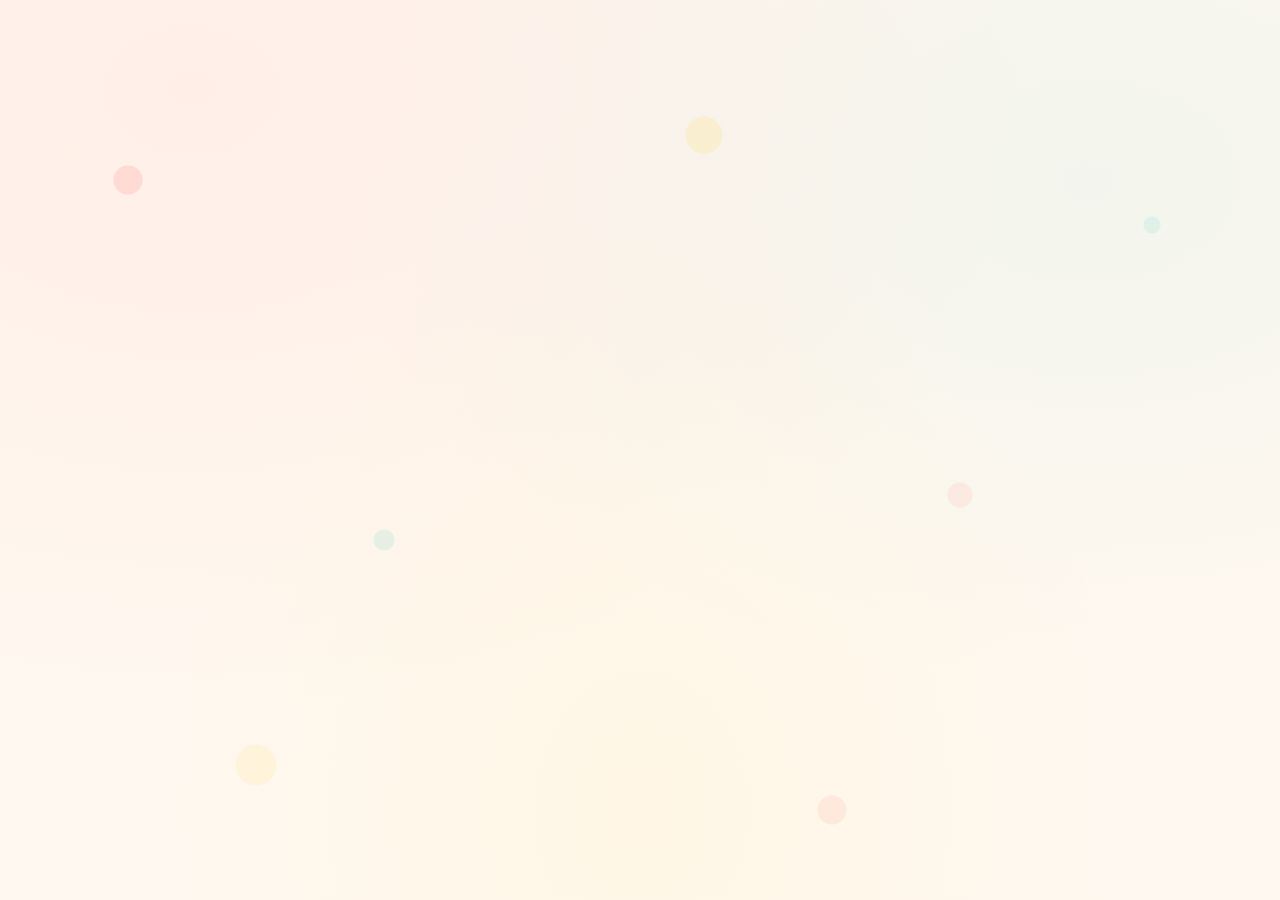
==== index.html @ c5d8a2f1 "feat: cloud admin (cloudbase storage) + shop + modals + themes" ====
<!doctype html>
<html lang="zh-CN" data-theme="native">
  <head>
    <meta charset="UTF-8" />
    <link rel="icon" href="data:image/svg+xml,<svg xmlns='http://www.w3.org/2000/svg' viewBox='0 0 64 64'><text y='54' font-size='54'>🦷</text></svg>" />
    <link rel="manifest" href="/manifest.json" />
    <link rel="apple-touch-icon" href="/icons/icon-192.png" />
    <meta name="apple-mobile-web-app-capable" content="yes" />
    <meta name="apple-mobile-web-app-status-bar-style" content="default" />
    <meta name="apple-mobile-web-app-title" content="益起爱牙牙" />
    <meta name="viewport" content="width=device-width, initial-scale=1.0, viewport-fit=cover" />

    <!-- SEO -->
    <title>益起爱牙牙 · 社区义卖</title>
    <meta name="description" content="益起爱牙牙 · 社区公益义卖 — 每一份购买，都是一次爱心传递。电动牙刷、牙膏、口腔护理好物义卖，善款将用于口腔健康公益。" />
    <meta name="keywords" content="益起爱牙牙,社区义卖,公益义卖,口腔护理,义卖,爱心" />
    <meta name="theme-color" content="#FFF8F0" />

    <!-- 分享卡片（微信 / QQ / 浏览器） -->
    <meta property="og:type" content="website" />
    <meta property="og:site_name" content="益起爱牙牙" />
    <meta property="og:title" content="益起爱牙牙 · 社区义卖 🦷" />
    <meta property="og:description" content="每一份购买，都是一次爱心传递。义卖善款将用于口腔健康公益，来看看有什么好物吧！" />
    <meta property="og:image" content="https://yqay.online/images/image1.jpg" />
    <meta property="og:url" content="https://yqay.online/" />
    <meta property="og:locale" content="zh_CN" />
    <meta name="twitter:card" content="summary_large_image" />
    <meta name="twitter:title" content="益起爱牙牙 · 社区义卖 🦷" />
    <meta name="twitter:description" content="每一份购买，都是一次爱心传递。义卖善款将用于口腔健康公益。" />
    <meta name="twitter:image" content="https://yqay.online/images/image1.jpg" />
    <script type="module" crossorigin src="/assets/index-ib9tp-H9.js"></script>
    <link rel="stylesheet" crossorigin href="/assets/index-BwHPUZbC.css">
  </head>
  <body>
    <div id="root"></div>
  </body>
</html>
---- assets/index-BwHPUZbC.css ----
*,:before,:after{--tw-border-spacing-x: 0;--tw-border-spacing-y: 0;--tw-translate-x: 0;--tw-translate-y: 0;--tw-rotate: 0;--tw-skew-x: 0;--tw-skew-y: 0;--tw-scale-x: 1;--tw-scale-y: 1;--tw-pan-x: ;--tw-pan-y: ;--tw-pinch-zoom: ;--tw-scroll-snap-strictness: proximity;--tw-gradient-from-position: ;--tw-gradient-via-position: ;--tw-gradient-to-position: ;--tw-ordinal: ;--tw-slashed-zero: ;--tw-numeric-figure: ;--tw-numeric-spacing: ;--tw-numeric-fraction: ;--tw-ring-inset: ;--tw-ring-offset-width: 0px;--tw-ring-offset-color: #fff;--tw-ring-color: rgb(59 130 246 / .5);--tw-ring-offset-shadow: 0 0 #0000;--tw-ring-shadow: 0 0 #0000;--tw-shadow: 0 0 #0000;--tw-shadow-colored: 0 0 #0000;--tw-blur: ;--tw-brightness: ;--tw-contrast: ;--tw-grayscale: ;--tw-hue-rotate: ;--tw-invert: ;--tw-saturate: ;--tw-sepia: ;--tw-drop-shadow: ;--tw-backdrop-blur: ;--tw-backdrop-brightness: ;--tw-backdrop-contrast: ;--tw-backdrop-grayscale: ;--tw-backdrop-hue-rotate: ;--tw-backdrop-invert: ;--tw-backdrop-opacity: ;--tw-backdrop-saturate: ;--tw-backdrop-sepia: ;--tw-contain-size: ;--tw-contain-layout: ;--tw-contain-paint: ;--tw-contain-style: }::backdrop{--tw-border-spacing-x: 0;--tw-border-spacing-y: 0;--tw-translate-x: 0;--tw-translate-y: 0;--tw-rotate: 0;--tw-skew-x: 0;--tw-skew-y: 0;--tw-scale-x: 1;--tw-scale-y: 1;--tw-pan-x: ;--tw-pan-y: ;--tw-pinch-zoom: ;--tw-scroll-snap-strictness: proximity;--tw-gradient-from-position: ;--tw-gradient-via-position: ;--tw-gradient-to-position: ;--tw-ordinal: ;--tw-slashed-zero: ;--tw-numeric-figure: ;--tw-numeric-spacing: ;--tw-numeric-fraction: ;--tw-ring-inset: ;--tw-ring-offset-width: 0px;--tw-ring-offset-color: #fff;--tw-ring-color: rgb(59 130 246 / .5);--tw-ring-offset-shadow: 0 0 #0000;--tw-ring-shadow: 0 0 #0000;--tw-shadow: 0 0 #0000;--tw-shadow-colored: 0 0 #0000;--tw-blur: ;--tw-brightness: ;--tw-contrast: ;--tw-grayscale: ;--tw-hue-rotate: ;--tw-invert: ;--tw-saturate: ;--tw-sepia: ;--tw-drop-shadow: ;--tw-backdrop-blur: ;--tw-backdrop-brightness: ;--tw-backdrop-contrast: ;--tw-backdrop-grayscale: ;--tw-backdrop-hue-rotate: ;--tw-backdrop-invert: ;--tw-backdrop-opacity: ;--tw-backdrop-saturate: ;--tw-backdrop-sepia: ;--tw-contain-size: ;--tw-contain-layout: ;--tw-contain-paint: ;--tw-contain-style: }*,:before,:after{box-sizing:border-box;border-width:0;border-style:solid;border-color:#e5e7eb}:before,:after{--tw-content: ""}html,:host{line-height:1.5;-webkit-text-size-adjust:100%;-moz-tab-size:4;-o-tab-size:4;tab-size:4;font-family:ui-sans-serif,system-ui,sans-serif,"Apple Color Emoji","Segoe UI Emoji",Segoe UI Symbol,"Noto Color Emoji";font-feature-settings:normal;font-variation-settings:normal;-webkit-tap-highlight-color:transparent}body{margin:0;line-height:inherit}hr{height:0;color:inherit;border-top-width:1px}abbr:where([title]){-webkit-text-decoration:underline dotted;text-decoration:underline dotted}h1,h2,h3,h4,h5,h6{font-size:inherit;font-weight:inherit}a{color:inherit;text-decoration:inherit}b,strong{font-weight:bolder}code,kbd,samp,pre{font-family:ui-monospace,SFMono-Regular,Menlo,Monaco,Consolas,Liberation Mono,Courier New,monospace;font-feature-settings:normal;font-variation-settings:normal;font-size:1em}small{font-size:80%}sub,sup{font-size:75%;line-height:0;position:relative;vertical-align:baseline}sub{bottom:-.25em}sup{top:-.5em}table{text-indent:0;border-color:inherit;border-collapse:collapse}button,input,optgroup,select,textarea{font-family:inherit;font-feature-settings:inherit;font-variation-settings:inherit;font-size:100%;font-weight:inherit;line-height:inherit;letter-spacing:inherit;color:inherit;margin:0;padding:0}button,select{text-transform:none}button,input:where([type=button]),input:where([type=reset]),input:where([type=submit]){-webkit-appearance:button;background-color:transparent;background-image:none}:-moz-focusring{outline:auto}:-moz-ui-invalid{box-shadow:none}progress{vertical-align:baseline}::-webkit-inner-spin-button,::-webkit-outer-spin-button{height:auto}[type=search]{-webkit-appearance:textfield;outline-offset:-2px}::-webkit-search-decoration{-webkit-appearance:none}::-webkit-file-upload-button{-webkit-appearance:button;font:inherit}summary{display:list-item}blockquote,dl,dd,h1,h2,h3,h4,h5,h6,hr,figure,p,pre{margin:0}fieldset{margin:0;padding:0}legend{padding:0}ol,ul,menu{list-style:none;margin:0;padding:0}dialog{padding:0}textarea{resize:vertical}input::-moz-placeholder,textarea::-moz-placeholder{opacity:1;color:#9ca3af}input::placeholder,textarea::placeholder{opacity:1;color:#9ca3af}button,[role=button]{cursor:pointer}:disabled{cursor:default}img,svg,video,canvas,audio,iframe,embed,object{display:block;vertical-align:middle}img,video{max-width:100%;height:auto}[hidden]:where(:not([hidden=until-found])){display:none}html{scroll-behavior:smooth;-webkit-tap-highlight-color:transparent}body{-webkit-font-smoothing:antialiased;-moz-osx-font-smoothing:grayscale;background-color:rgb(var(--bg));background-image:var(--body-bg-image);background-attachment:fixed;color:rgb(var(--ink));font-family:var(--font-body),sans-serif;transition:background-color .5s ease,color .5s ease;overflow-x:hidden}.btn-accent,.btn-coral{padding:.75rem 1.5rem;font-family:var(--font-display),cursive,sans-serif;font-weight:700;--tw-text-opacity: 1;color:rgb(var(--on-accent) / var(--tw-text-opacity, 1));transition-property:all;transition-timing-function:cubic-bezier(.4,0,.2,1);transition-duration:.2s}.btn-accent:active,.btn-coral:active{--tw-scale-x: .95;--tw-scale-y: .95;transform:translate(var(--tw-translate-x),var(--tw-translate-y)) rotate(var(--tw-rotate)) skew(var(--tw-skew-x)) skewY(var(--tw-skew-y)) scaleX(var(--tw-scale-x)) scaleY(var(--tw-scale-y))}.btn-accent:disabled,.btn-coral:disabled{cursor:not-allowed;opacity:.5}.btn-accent:active:disabled,.btn-coral:active:disabled{--tw-scale-x: 1;--tw-scale-y: 1;transform:translate(var(--tw-translate-x),var(--tw-translate-y)) rotate(var(--tw-rotate)) skew(var(--tw-skew-x)) skewY(var(--tw-skew-y)) scaleX(var(--tw-scale-x)) scaleY(var(--tw-scale-y))}.btn-accent,.btn-coral{border-radius:var(--btn-radius);background-image:var(--btn-grad);box-shadow:var(--btn-glow);letter-spacing:.04em;position:relative;overflow:hidden}.btn-accent:after,.btn-coral:after{content:"";position:absolute;top:0;right:0;bottom:0;left:0;background:linear-gradient(105deg,transparent 40%,rgba(255,255,255,.3) 50%,transparent 60%);transform:translate(-130%);transition:transform .7s cubic-bezier(.16,1,.3,1);pointer-events:none}.btn-accent:hover:after,.btn-coral:hover:after{transform:translate(130%)}.btn-accent:hover,.btn-coral:hover{transform:translateY(-2px) scale(1.03);filter:brightness(1.1) saturate(1.15);box-shadow:var(--btn-glow),var(--shadow-soft-lg)}.btn-outline{padding:.75rem 1.5rem;font-family:var(--font-display),cursive,sans-serif;font-weight:700;transition-property:all;transition-timing-function:cubic-bezier(.4,0,.2,1);transition-duration:.2s}.btn-outline:active{--tw-scale-x: .95;--tw-scale-y: .95;transform:translate(var(--tw-translate-x),var(--tw-translate-y)) rotate(var(--tw-rotate)) skew(var(--tw-skew-x)) skewY(var(--tw-skew-y)) scaleX(var(--tw-scale-x)) scaleY(var(--tw-scale-y))}.btn-outline{border-radius:var(--btn-radius);border:2px solid rgb(var(--accent));color:rgb(var(--accent))}.btn-outline:hover{background:rgb(var(--accent));color:rgb(var(--on-accent));box-shadow:var(--btn-glow);transform:translateY(-2px)}.card{background:rgb(var(--surface));border-radius:var(--card-radius);border:var(--card-border-w) solid var(--card-border-c);box-shadow:var(--shadow-soft);transition:transform .35s cubic-bezier(.16,1,.3,1),box-shadow .35s,border-color .35s;position:relative}.card:hover{box-shadow:var(--shadow-soft-lg);transform:translateY(-5px)}.input-field{width:100%;padding:.75rem 1rem;--tw-text-opacity: 1;color:rgb(var(--ink) / var(--tw-text-opacity, 1));outline:2px solid transparent;outline-offset:2px;transition-property:all;transition-timing-function:cubic-bezier(.4,0,.2,1);transition-duration:.2s}.input-field::-moz-placeholder{color:rgb(var(--ink) / .4)}.input-field::placeholder{color:rgb(var(--ink) / .4)}.input-field{border-radius:var(--card-radius);border:2px solid rgb(var(--line));background:rgb(var(--surface-2));font-family:var(--font-body),sans-serif}.input-field:focus{border-color:rgb(var(--accent));box-shadow:0 0 0 4px rgb(var(--accent) / .14)}.fixed{position:fixed}.absolute{position:absolute}.relative{position:relative}.sticky{position:sticky}.inset-0{top:0;right:0;bottom:0;left:0}.inset-x-0{left:0;right:0}.-right-1\.5{right:-.375rem}.-top-1\.5{top:-.375rem}.bottom-0{bottom:0}.bottom-6{bottom:1.5rem}.left-1\/2{left:50%}.right-0{right:0}.top-0{top:0}.top-full{top:100%}.z-10{z-index:10}.z-40{z-index:40}.z-\[60\]{z-index:60}.mx-auto{margin-left:auto;margin-right:auto}.-mt-0\.5{margin-top:-.125rem}.mb-1{margin-bottom:.25rem}.mb-1\.5{margin-bottom:.375rem}.mb-2{margin-bottom:.5rem}.mb-3{margin-bottom:.75rem}.mb-5{margin-bottom:1.25rem}.ml-1{margin-left:.25rem}.ml-1\.5{margin-left:.375rem}.mt-0\.5{margin-top:.125rem}.mt-1{margin-top:.25rem}.mt-2{margin-top:.5rem}.mt-24{margin-top:6rem}.mt-3{margin-top:.75rem}.mt-6{margin-top:1.5rem}.block{display:block}.flex{display:flex}.table{display:table}.grid{display:grid}.hidden{display:none}.h-1{height:.25rem}.h-1\.5{height:.375rem}.h-10{height:2.5rem}.h-11{height:2.75rem}.h-16{height:4rem}.h-24{height:6rem}.h-44{height:11rem}.h-7{height:1.75rem}.h-8{height:2rem}.h-\[18px\]{height:18px}.max-h-\[70vh\]{max-height:70vh}.max-h-\[92vh\]{max-height:92vh}.min-h-screen{min-height:100vh}.w-1\.5{width:.375rem}.w-10{width:2.5rem}.w-11{width:2.75rem}.w-16{width:4rem}.w-24{width:6rem}.w-44{width:11rem}.w-64{width:16rem}.w-7{width:1.75rem}.w-8{width:2rem}.w-full{width:100%}.min-w-0{min-width:0px}.min-w-\[18px\]{min-width:18px}.max-w-6xl{max-width:72rem}.max-w-md{max-width:28rem}.max-w-sm{max-width:24rem}.flex-1{flex:1 1 0%}.flex-shrink-0{flex-shrink:0}.-translate-x-1\/2{--tw-translate-x: -50%;transform:translate(var(--tw-translate-x),var(--tw-translate-y)) rotate(var(--tw-rotate)) skew(var(--tw-skew-x)) skewY(var(--tw-skew-y)) scaleX(var(--tw-scale-x)) scaleY(var(--tw-scale-y))}.rotate-45{--tw-rotate: 45deg;transform:translate(var(--tw-translate-x),var(--tw-translate-y)) rotate(var(--tw-rotate)) skew(var(--tw-skew-x)) skewY(var(--tw-skew-y)) scaleX(var(--tw-scale-x)) scaleY(var(--tw-scale-y))}.scale-0{--tw-scale-x: 0;--tw-scale-y: 0;transform:translate(var(--tw-translate-x),var(--tw-translate-y)) rotate(var(--tw-rotate)) skew(var(--tw-skew-x)) skewY(var(--tw-skew-y)) scaleX(var(--tw-scale-x)) scaleY(var(--tw-scale-y))}.scale-125{--tw-scale-x: 1.25;--tw-scale-y: 1.25;transform:translate(var(--tw-translate-x),var(--tw-translate-y)) rotate(var(--tw-rotate)) skew(var(--tw-skew-x)) skewY(var(--tw-skew-y)) scaleX(var(--tw-scale-x)) scaleY(var(--tw-scale-y))}.select-all{-webkit-user-select:all;-moz-user-select:all;user-select:all}.resize-none{resize:none}.grid-cols-1{grid-template-columns:repeat(1,minmax(0,1fr))}.grid-cols-2{grid-template-columns:repeat(2,minmax(0,1fr))}.flex-col{flex-direction:column}.items-start{align-items:flex-start}.items-end{align-items:flex-end}.items-center{align-items:center}.justify-end{justify-content:flex-end}.justify-center{justify-content:center}.justify-between{justify-content:space-between}.gap-1{gap:.25rem}.gap-1\.5{gap:.375rem}.gap-2{gap:.5rem}.gap-2\.5{gap:.625rem}.gap-3{gap:.75rem}.gap-4{gap:1rem}.space-y-1>:not([hidden])~:not([hidden]){--tw-space-y-reverse: 0;margin-top:calc(.25rem * calc(1 - var(--tw-space-y-reverse)));margin-bottom:calc(.25rem * var(--tw-space-y-reverse))}.space-y-12>:not([hidden])~:not([hidden]){--tw-space-y-reverse: 0;margin-top:calc(3rem * calc(1 - var(--tw-space-y-reverse)));margin-bottom:calc(3rem * var(--tw-space-y-reverse))}.space-y-2>:not([hidden])~:not([hidden]){--tw-space-y-reverse: 0;margin-top:calc(.5rem * calc(1 - var(--tw-space-y-reverse)));margin-bottom:calc(.5rem * var(--tw-space-y-reverse))}.space-y-3>:not([hidden])~:not([hidden]){--tw-space-y-reverse: 0;margin-top:calc(.75rem * calc(1 - var(--tw-space-y-reverse)));margin-bottom:calc(.75rem * var(--tw-space-y-reverse))}.space-y-4>:not([hidden])~:not([hidden]){--tw-space-y-reverse: 0;margin-top:calc(1rem * calc(1 - var(--tw-space-y-reverse)));margin-bottom:calc(1rem * var(--tw-space-y-reverse))}.overflow-hidden{overflow:hidden}.overflow-y-auto{overflow-y:auto}.truncate{overflow:hidden;text-overflow:ellipsis;white-space:nowrap}.rounded-2xl{border-radius:1.5rem}.rounded-3xl{border-radius:2rem}.rounded-full{border-radius:9999px}.rounded-lg{border-radius:.5rem}.rounded-xl{border-radius:1rem}.rounded-t-3xl{border-top-left-radius:2rem;border-top-right-radius:2rem}.rounded-t-xl{border-top-left-radius:1rem;border-top-right-radius:1rem}.border{border-width:1px}.border-2{border-width:2px}.border-b{border-bottom-width:1px}.border-t{border-top-width:1px}.border-cream-dark\/20{border-color:rgb(var(--line) / .2)}.border-cream-dark\/40{border-color:rgb(var(--line) / .4)}.border-cream-dark\/50{border-color:rgb(var(--line) / .5)}.border-honey\/30{border-color:rgb(var(--accent-3) / .3)}.border-ink\/10{border-color:rgb(var(--ink) / .1)}.border-line\/40{border-color:rgb(var(--line) / .4)}.border-line\/50{border-color:rgb(var(--line) / .5)}.border-line\/60{border-color:rgb(var(--line) / .6)}.bg-black\/20{background-color:#0003}.bg-black\/30{background-color:#0000004d}.bg-black\/40{background-color:#0006}.bg-choco{--tw-bg-opacity: 1;background-color:rgb(var(--ink) / var(--tw-bg-opacity, 1))}.bg-choco\/15{background-color:rgb(var(--ink) / .15)}.bg-choco\/20{background-color:rgb(var(--ink) / .2)}.bg-choco\/70{background-color:rgb(var(--ink) / .7)}.bg-coral{--tw-bg-opacity: 1;background-color:rgb(var(--accent) / var(--tw-bg-opacity, 1))}.bg-cream{--tw-bg-opacity: 1;background-color:rgb(var(--bg) / var(--tw-bg-opacity, 1))}.bg-cream-dark{--tw-bg-opacity: 1;background-color:rgb(var(--line) / var(--tw-bg-opacity, 1))}.bg-cream-dark\/30{background-color:rgb(var(--line) / .3)}.bg-cream\/50{background-color:rgb(var(--bg) / .5)}.bg-honey\/15{background-color:rgb(var(--accent-3) / .15)}.bg-red-500{--tw-bg-opacity: 1;background-color:rgb(239 68 68 / var(--tw-bg-opacity, 1))}.bg-surface{--tw-bg-opacity: 1;background-color:rgb(var(--surface) / var(--tw-bg-opacity, 1))}.bg-white{--tw-bg-opacity: 1;background-color:rgb(255 255 255 / var(--tw-bg-opacity, 1))}.bg-white\/70{background-color:#ffffffb3}.bg-gradient-to-br{background-image:linear-gradient(to bottom right,var(--tw-gradient-stops))}.from-mint\/15{--tw-gradient-from: rgb(var(--accent-2) / .15) var(--tw-gradient-from-position);--tw-gradient-to: rgb(var(--accent-2) / 0) var(--tw-gradient-to-position);--tw-gradient-stops: var(--tw-gradient-from), var(--tw-gradient-to)}.to-coral\/10{--tw-gradient-to: rgb(var(--accent) / .1) var(--tw-gradient-to-position)}.object-contain{-o-object-fit:contain;object-fit:contain}.p-2{padding:.5rem}.p-2\.5{padding:.625rem}.p-4{padding:1rem}.p-6{padding:1.5rem}.px-1{padding-left:.25rem;padding-right:.25rem}.px-3{padding-left:.75rem;padding-right:.75rem}.px-3\.5{padding-left:.875rem;padding-right:.875rem}.px-4{padding-left:1rem;padding-right:1rem}.px-5{padding-left:1.25rem;padding-right:1.25rem}.px-6{padding-left:1.5rem;padding-right:1.5rem}.py-10{padding-top:2.5rem;padding-bottom:2.5rem}.py-2{padding-top:.5rem;padding-bottom:.5rem}.py-2\.5{padding-top:.625rem;padding-bottom:.625rem}.py-3{padding-top:.75rem;padding-bottom:.75rem}.py-4{padding-top:1rem;padding-bottom:1rem}.py-5{padding-top:1.25rem;padding-bottom:1.25rem}.py-7{padding-top:1.75rem;padding-bottom:1.75rem}.pb-1{padding-bottom:.25rem}.pb-24{padding-bottom:6rem}.pb-3{padding-bottom:.75rem}.pt-2{padding-top:.5rem}.pt-3{padding-top:.75rem}.pt-4{padding-top:1rem}.pt-5{padding-top:1.25rem}.text-left{text-align:left}.text-center{text-align:center}.font-body{font-family:var(--font-body),sans-serif}.font-display{font-family:var(--font-display),cursive,sans-serif}.font-mono{font-family:ui-monospace,SFMono-Regular,Menlo,Monaco,Consolas,Liberation Mono,Courier New,monospace}.text-2xl{font-size:1.5rem;line-height:2rem}.text-3xl{font-size:1.875rem;line-height:2.25rem}.text-4xl{font-size:2.25rem;line-height:2.5rem}.text-\[10px\]{font-size:10px}.text-\[13px\]{font-size:13px}.text-\[9px\]{font-size:9px}.text-base{font-size:1rem;line-height:1.5rem}.text-lg{font-size:1.125rem;line-height:1.75rem}.text-sm{font-size:.875rem;line-height:1.25rem}.text-xl{font-size:1.25rem;line-height:1.75rem}.text-xs{font-size:.75rem;line-height:1rem}.font-bold{font-weight:700}.font-medium{font-weight:500}.font-normal{font-weight:400}.font-semibold{font-weight:600}.leading-none{line-height:1}.leading-relaxed{line-height:1.625}.leading-tight{line-height:1.25}.tracking-\[0\.22em\]{letter-spacing:.22em}.tracking-\[0\.3em\]{letter-spacing:.3em}.tracking-wide{letter-spacing:.025em}.tracking-widest{letter-spacing:.1em}.text-choco{--tw-text-opacity: 1;color:rgb(var(--ink) / var(--tw-text-opacity, 1))}.text-choco\/20{color:rgb(var(--ink) / .2)}.text-choco\/25{color:rgb(var(--ink) / .25)}.text-choco\/30{color:rgb(var(--ink) / .3)}.text-choco\/40{color:rgb(var(--ink) / .4)}.text-choco\/50{color:rgb(var(--ink) / .5)}.text-choco\/60{color:rgb(var(--ink) / .6)}.text-choco\/70{color:rgb(var(--ink) / .7)}.text-choco\/80{color:rgb(var(--ink) / .8)}.text-coral{--tw-text-opacity: 1;color:rgb(var(--accent) / var(--tw-text-opacity, 1))}.text-coral\/60{color:rgb(var(--accent) / .6)}.text-ink{--tw-text-opacity: 1;color:rgb(var(--ink) / var(--tw-text-opacity, 1))}.text-ink\/35{color:rgb(var(--ink) / .35)}.text-white{--tw-text-opacity: 1;color:rgb(255 255 255 / var(--tw-text-opacity, 1))}.opacity-50{opacity:.5}.opacity-60{opacity:.6}.shadow-2xl{--tw-shadow: 0 25px 50px -12px rgb(0 0 0 / .25);--tw-shadow-colored: 0 25px 50px -12px var(--tw-shadow-color);box-shadow:var(--tw-ring-offset-shadow, 0 0 #0000),var(--tw-ring-shadow, 0 0 #0000),var(--tw-shadow)}.shadow-lg{--tw-shadow: 0 10px 15px -3px rgb(0 0 0 / .1), 0 4px 6px -4px rgb(0 0 0 / .1);--tw-shadow-colored: 0 10px 15px -3px var(--tw-shadow-color), 0 4px 6px -4px var(--tw-shadow-color);box-shadow:var(--tw-ring-offset-shadow, 0 0 #0000),var(--tw-ring-shadow, 0 0 #0000),var(--tw-shadow)}.shadow-soft-lg{--tw-shadow: var(--shadow-soft-lg);--tw-shadow-colored: var(--shadow-soft-lg);box-shadow:var(--tw-ring-offset-shadow, 0 0 #0000),var(--tw-ring-shadow, 0 0 #0000),var(--tw-shadow)}.drop-shadow-lg{--tw-drop-shadow: drop-shadow(0 10px 8px rgb(0 0 0 / .04)) drop-shadow(0 4px 3px rgb(0 0 0 / .1));filter:var(--tw-blur) var(--tw-brightness) var(--tw-contrast) var(--tw-grayscale) var(--tw-hue-rotate) var(--tw-invert) var(--tw-saturate) var(--tw-sepia) var(--tw-drop-shadow)}.filter{filter:var(--tw-blur) var(--tw-brightness) var(--tw-contrast) var(--tw-grayscale) var(--tw-hue-rotate) var(--tw-invert) var(--tw-saturate) var(--tw-sepia) var(--tw-drop-shadow)}.backdrop-blur{--tw-backdrop-blur: blur(8px);-webkit-backdrop-filter:var(--tw-backdrop-blur) var(--tw-backdrop-brightness) var(--tw-backdrop-contrast) var(--tw-backdrop-grayscale) var(--tw-backdrop-hue-rotate) var(--tw-backdrop-invert) var(--tw-backdrop-opacity) var(--tw-backdrop-saturate) var(--tw-backdrop-sepia);backdrop-filter:var(--tw-backdrop-blur) var(--tw-backdrop-brightness) var(--tw-backdrop-contrast) var(--tw-backdrop-grayscale) var(--tw-backdrop-hue-rotate) var(--tw-backdrop-invert) var(--tw-backdrop-opacity) var(--tw-backdrop-saturate) var(--tw-backdrop-sepia)}.backdrop-blur-\[1px\]{--tw-backdrop-blur: blur(1px);-webkit-backdrop-filter:var(--tw-backdrop-blur) var(--tw-backdrop-brightness) var(--tw-backdrop-contrast) var(--tw-backdrop-grayscale) var(--tw-backdrop-hue-rotate) var(--tw-backdrop-invert) var(--tw-backdrop-opacity) var(--tw-backdrop-saturate) var(--tw-backdrop-sepia);backdrop-filter:var(--tw-backdrop-blur) var(--tw-backdrop-brightness) var(--tw-backdrop-contrast) var(--tw-backdrop-grayscale) var(--tw-backdrop-hue-rotate) var(--tw-backdrop-invert) var(--tw-backdrop-opacity) var(--tw-backdrop-saturate) var(--tw-backdrop-sepia)}.backdrop-blur-sm{--tw-backdrop-blur: blur(4px);-webkit-backdrop-filter:var(--tw-backdrop-blur) var(--tw-backdrop-brightness) var(--tw-backdrop-contrast) var(--tw-backdrop-grayscale) var(--tw-backdrop-hue-rotate) var(--tw-backdrop-invert) var(--tw-backdrop-opacity) var(--tw-backdrop-saturate) var(--tw-backdrop-sepia);backdrop-filter:var(--tw-backdrop-blur) var(--tw-backdrop-brightness) var(--tw-backdrop-contrast) var(--tw-backdrop-grayscale) var(--tw-backdrop-hue-rotate) var(--tw-backdrop-invert) var(--tw-backdrop-opacity) var(--tw-backdrop-saturate) var(--tw-backdrop-sepia)}.backdrop-filter{-webkit-backdrop-filter:var(--tw-backdrop-blur) var(--tw-backdrop-brightness) var(--tw-backdrop-contrast) var(--tw-backdrop-grayscale) var(--tw-backdrop-hue-rotate) var(--tw-backdrop-invert) var(--tw-backdrop-opacity) var(--tw-backdrop-saturate) var(--tw-backdrop-sepia);backdrop-filter:var(--tw-backdrop-blur) var(--tw-backdrop-brightness) var(--tw-backdrop-contrast) var(--tw-backdrop-grayscale) var(--tw-backdrop-hue-rotate) var(--tw-backdrop-invert) var(--tw-backdrop-opacity) var(--tw-backdrop-saturate) var(--tw-backdrop-sepia)}.transition-all{transition-property:all;transition-timing-function:cubic-bezier(.4,0,.2,1);transition-duration:.15s}.transition-colors{transition-property:color,background-color,border-color,text-decoration-color,fill,stroke;transition-timing-function:cubic-bezier(.4,0,.2,1);transition-duration:.15s}.transition-transform{transition-property:transform;transition-timing-function:cubic-bezier(.4,0,.2,1);transition-duration:.15s}.duration-200{transition-duration:.2s}.duration-300{transition-duration:.3s}:root,[data-theme=native]{--accent: 255 107 107;--accent-light: 255 142 142;--accent-dark: 224 85 85;--accent-2: 78 205 196;--accent-2-light: 126 221 214;--accent-3: 255 217 61;--accent-3-light: 255 232 138;--bg: 255 248 240;--line: 245 230 211;--ink: 61 44 46;--surface: 255 255 255;--surface-2: 255 249 244;--on-accent: 255 255 255;--font-display: "ZCOOL KuaiLe";--font-body: "Noto Sans SC";--card-radius: 1.5rem;--card-border-w: 0px;--card-border-c: transparent;--btn-radius: 999px;--btn-grad: linear-gradient(135deg, #FF6B6B, #FF8E8E);--btn-glow: 0 6px 20px rgba(255, 107, 107, .35);--shadow-soft: 0 6px 24px rgba(61, 44, 46, .1);--shadow-soft-lg: 0 14px 48px rgba(61, 44, 46, .14);--shadow-accent: 0 6px 20px rgba(255, 107, 107, .3);--shadow-accent-2: 0 6px 20px rgba(78, 205, 196, .3);--body-bg-image: radial-gradient(ellipse at 15% 10%, rgba(255,107,107,.07) 0%, transparent 55%), radial-gradient(ellipse at 85% 20%, rgba(78,205,196,.07) 0%, transparent 50%), radial-gradient(ellipse at 50% 90%, rgba(255,217,61,.06) 0%, transparent 55%);--scroll-thumb: #E8D5C4;--scroll-thumb-hover: #D4BFA8}[data-theme=observatory]{--accent: 232 200 106;--accent-light: 245 224 150;--accent-dark: 201 162 75;--accent-2: 184 92 56;--accent-2-light: 214 128 88;--accent-3: 143 165 139;--accent-3-light: 176 194 172;--bg: 5 8 17;--line: 40 52 88;--ink: 230 224 208;--surface: 14 20 38;--surface-2: 11 16 31;--on-accent: 8 12 24;--font-display: "Schreibmaschine", "Noto Serif SC";--font-body: "Noto Sans SC";--font-mono: "Essays1743", "PT Mono";--card-radius: .5rem;--card-border-w: 1px;--card-border-c: rgba(232, 200, 106, .3);--btn-radius: .375rem;--btn-grad: linear-gradient(135deg, #9E7B35, #C9A24B 45%, #E8C86A 80%, #F5E096);--btn-glow: 0 6px 16px rgba(0,0,0,.5);--shadow-soft: 0 6px 28px rgba(0, 0, 0, .55);--shadow-soft-lg: 0 14px 56px rgba(0, 0, 0, .65);--shadow-accent: 0 0 24px rgba(232, 200, 106, .35);--shadow-accent-2: 0 0 24px rgba(184, 92, 56, .35);--body-bg-image: radial-gradient(ellipse at 50% -10%, rgba(40, 54, 100, .5) 0%, transparent 55%), radial-gradient(ellipse at 90% 100%, rgba(184, 92, 56, .07) 0%, transparent 50%);--scroll-thumb: #2A3A66;--scroll-thumb-hover: #3A4E86}[data-theme=red]{--accent: 200 35 43;--accent-light: 226 72 76;--accent-dark: 158 22 30;--accent-2: 216 164 74;--accent-2-light: 232 192 118;--accent-3: 43 35 33;--accent-3-light: 84 74 70;--bg: 248 243 238;--line: 226 212 200;--ink: 35 28 26;--surface: 255 255 255;--surface-2: 252 246 240;--on-accent: 255 255 255;--font-display: "RadioNewsman", "Noto Serif SC";--font-body: "Noto Sans SC";--font-mono: "Essays1743", "Archivo";--card-radius: .125rem;--card-border-w: 2px;--card-border-c: rgba(200, 35, 43, .65);--btn-radius: .125rem;--btn-grad: linear-gradient(135deg, #8E1219, #C8232B 60%, #E2484C);--btn-glow: 4px 4px 0 rgba(200, 35, 43, .4), 0 8px 24px rgba(200,35,43,.25);--shadow-soft: 0 4px 20px rgba(35, 28, 26, .12);--shadow-soft-lg: 0 10px 44px rgba(35, 28, 26, .18);--shadow-accent: 4px 4px 0 rgba(200, 35, 43, .45);--shadow-accent-2: 4px 4px 0 rgba(216, 164, 74, .45);--body-bg-image: none;--scroll-thumb: #D8C6B8;--scroll-thumb-hover: #C0AB9A}[data-theme=vaporwave]{--accent: 255 113 206;--accent-light: 255 143 220;--accent-dark: 214 72 166;--accent-2: 1 205 254;--accent-2-light: 74 220 255;--accent-3: 185 103 255;--accent-3-light: 208 148 255;--bg: 16 5 33;--line: 92 44 128;--ink: 238 224 255;--surface: 38 14 70;--surface-2: 31 10 58;--on-accent: 22 6 40;--font-display: "TypeO", "Orbitron";--font-body: "Noto Sans SC";--font-mono: "MysteryTypewriter", "VT323";--card-radius: 1rem;--card-border-w: 1px;--card-border-c: rgba(255, 113, 206, .45);--btn-radius: 999px;--btn-grad: linear-gradient(90deg, #FF71CE, #B967FF 55%, #01CDFE 120%);--btn-glow: 0 0 28px rgba(255,113,206,.65), 0 0 64px rgba(1,205,254,.4), 0 6px 18px rgba(0,0,0,.5);--shadow-soft: 0 6px 28px rgba(0, 0, 0, .55);--shadow-soft-lg: 0 14px 56px rgba(0, 0, 0, .65);--shadow-accent: 0 0 26px rgba(255, 113, 206, .5);--shadow-accent-2: 0 0 26px rgba(1, 205, 254, .5);--body-bg-image: radial-gradient(ellipse at 50% -10%, rgba(185, 103, 255, .14) 0%, transparent 50%);--scroll-thumb: #6F3A9C;--scroll-thumb-hover: #8A4FC0}[data-theme=bauhaus]{--accent: 226 35 26;--accent-light: 240 74 66;--accent-dark: 176 22 16;--accent-2: 0 67 160;--accent-2-light: 40 100 196;--accent-3: 255 209 0;--accent-3-light: 255 224 77;--bg: 241 238 231;--line: 22 22 22;--ink: 18 18 18;--surface: 255 255 255;--surface-2: 248 246 240;--on-accent: 255 255 255;--font-display: "HartingPlain", "Archivo Black";--font-body: "IBM Plex Mono", "Noto Sans SC";--font-mono: "HartingPlain", "IBM Plex Mono";--card-radius: 0px;--card-border-w: 2px;--card-border-c: #161616;--btn-radius: 0px;--btn-grad: linear-gradient(135deg, #B01610, #E2231A);--btn-glow: 5px 5px 0 #161616;--shadow-soft: 4px 4px 0 rgba(22, 22, 22, .9);--shadow-soft-lg: 7px 7px 0 rgba(22, 22, 22, .9);--shadow-accent: 5px 5px 0 rgba(226, 35, 26, .85);--shadow-accent-2: 5px 5px 0 rgba(0, 67, 160, .85);--body-bg-image: none;--scroll-thumb: #1E1E1E;--scroll-thumb-hover: #000}body:before{content:"";position:fixed;top:0;right:0;bottom:0;left:0;z-index:0;pointer-events:none}#root{position:relative;z-index:1}[data-theme=native] body:before{background:radial-gradient(circle at 10% 20%,rgba(255,107,107,.16) 0 14px,transparent 15px),radial-gradient(circle at 30% 60%,rgba(78,205,196,.14) 0 10px,transparent 11px),radial-gradient(circle at 55% 15%,rgba(255,217,61,.15) 0 18px,transparent 19px),radial-gradient(circle at 75% 55%,rgba(255,142,142,.12) 0 12px,transparent 13px),radial-gradient(circle at 90% 25%,rgba(78,205,196,.12) 0 8px,transparent 9px),radial-gradient(circle at 20% 85%,rgba(255,217,61,.1) 0 20px,transparent 21px),radial-gradient(circle at 65% 90%,rgba(255,107,107,.1) 0 14px,transparent 15px);animation:nativeBubbles 12s ease-in-out infinite alternate}@keyframes nativeBubbles{0%{opacity:.7;transform:translateY(0)}50%{opacity:1;transform:translateY(-24px)}to{opacity:.75;transform:translateY(10px)}}[data-theme=observatory] .theme-hero:before{content:"";position:absolute;top:-20%;right:-20%;bottom:-20%;left:-20%;pointer-events:none;background:radial-gradient(ellipse 55% 18% at 30% 42%,rgba(150,170,255,.16) 0%,rgba(150,170,255,.05) 45%,transparent 70%),radial-gradient(ellipse 45% 14% at 58% 55%,rgba(232,200,106,.14) 0%,rgba(232,200,106,.04) 50%,transparent 72%),radial-gradient(ellipse 40% 12% at 72% 38%,rgba(184,92,56,.1) 0%,transparent 70%),radial-gradient(ellipse 60% 16% at 46% 60%,rgba(120,140,255,.12) 0%,transparent 72%),radial-gradient(circle at 34% 44%,rgba(255,255,255,.5) 0 1px,transparent 1.6px),radial-gradient(circle at 50% 50%,rgba(232,200,106,.6) 0 1px,transparent 1.6px),radial-gradient(circle at 62% 46%,rgba(255,255,255,.4) 0 1px,transparent 1.6px),radial-gradient(circle at 44% 58%,rgba(255,255,255,.35) 0 1px,transparent 1.6px),radial-gradient(circle at 68% 56%,rgba(232,200,106,.45) 0 1px,transparent 1.6px);opacity:.8;animation:obsGalaxy 16s ease-in-out infinite alternate}@keyframes obsGalaxy{0%{transform:translate(-2%) translateY(-1%) rotate(-2deg);opacity:.65}to{transform:translate(2%) translateY(1%) rotate(2deg);opacity:.9}}[data-theme=observatory] .theme-hero:after{content:"";position:absolute;top:-30%;left:-10%;right:-10%;height:55%;pointer-events:none;background:linear-gradient(100deg,transparent 20%,rgba(120,220,190,.1) 35%,rgba(120,170,255,.14) 50%,rgba(200,120,255,.1) 65%,transparent 80%),linear-gradient(80deg,transparent 30%,rgba(90,200,255,.08) 48%,rgba(150,120,255,.1) 62%,transparent 78%);filter:blur(18px);animation:obsAurora 12s ease-in-out infinite alternate}@keyframes obsAurora{0%{transform:translate(-4%) skew(-4deg);opacity:.5}to{transform:translate(4%) skew(4deg);opacity:.9}}[data-theme=observatory] body:before{background:radial-gradient(circle at 12% 22%,rgba(232,200,106,.5) 0 1px,transparent 1.5px),radial-gradient(circle at 28% 8%,rgba(255,255,255,.7) 0 1px,transparent 1.5px),radial-gradient(circle at 42% 32%,rgba(232,200,106,.6) 0 1px,transparent 1.5px),radial-gradient(circle at 58% 12%,rgba(255,255,255,.5) 0 1px,transparent 1.5px),radial-gradient(circle at 71% 26%,rgba(232,200,106,.5) 0 1px,transparent 1.5px),radial-gradient(circle at 85% 8%,rgba(255,255,255,.6) 0 1px,transparent 1.5px),radial-gradient(circle at 8% 52%,rgba(255,255,255,.4) 0 1px,transparent 1.5px),radial-gradient(circle at 22% 68%,rgba(232,200,106,.4) 0 1px,transparent 1.5px),radial-gradient(circle at 48% 58%,rgba(255,255,255,.35) 0 1px,transparent 1.5px),radial-gradient(circle at 68% 74%,rgba(232,200,106,.35) 0 1px,transparent 1.5px),radial-gradient(circle at 92% 60%,rgba(255,255,255,.45) 0 1px,transparent 1.5px),radial-gradient(circle at 78% 88%,rgba(232,200,106,.4) 0 1px,transparent 1.5px),radial-gradient(circle at 36% 88%,rgba(255,255,255,.3) 0 1px,transparent 1.5px),radial-gradient(circle at 88% 92%,rgba(143,165,139,.4) 0 1px,transparent 1.5px);background-size:100% 100%,100% 100%,100% 100%,100% 100%,100% 100%,100% 100%,100% 100%,100% 100%,100% 100%,100% 100%,100% 100%,100% 100%,100% 100%,100% 100%;animation:obsTwinkle 3.6s ease-in-out infinite}@keyframes obsTwinkle{0%,to{opacity:.5}50%{opacity:1}}[data-theme=observatory] body:after{content:"";position:fixed;left:0;right:0;height:3px;top:0;z-index:54;pointer-events:none;background:linear-gradient(90deg,transparent,rgba(232,200,106,.5),transparent);filter:blur(.4px);animation:obsScan 8s linear infinite}@keyframes obsScan{0%{top:-5%}to{top:105%}}[data-theme=red] body:before{background:repeating-conic-gradient(from 8deg at 50% 38%,rgba(200,35,43,.05) 0deg 1.5deg,transparent 1.5deg 7deg),radial-gradient(circle at 18% 30%,rgba(200,35,43,.13) 0 2px,transparent 2.5px),radial-gradient(circle at 30% 18%,rgba(200,35,43,.09) 0 2px,transparent 2.5px),radial-gradient(circle at 42% 38%,rgba(200,35,43,.07) 0 2px,transparent 2.5px),radial-gradient(circle at 56% 22%,rgba(200,35,43,.11) 0 2px,transparent 2.5px),radial-gradient(circle at 68% 40%,rgba(200,35,43,.08) 0 2px,transparent 2.5px),radial-gradient(circle at 80% 26%,rgba(200,35,43,.1) 0 2px,transparent 2.5px),radial-gradient(circle at 90% 44%,rgba(200,35,43,.07) 0 2px,transparent 2.5px),radial-gradient(circle at 12% 60%,rgba(200,35,43,.08) 0 2px,transparent 2.5px),radial-gradient(circle at 26% 72%,rgba(200,35,43,.1) 0 2px,transparent 2.5px),radial-gradient(circle at 45% 58%,rgba(200,35,43,.06) 0 2px,transparent 2.5px),radial-gradient(circle at 62% 70%,rgba(200,35,43,.09) 0 2px,transparent 2.5px),radial-gradient(circle at 78% 58%,rgba(200,35,43,.07) 0 2px,transparent 2.5px),radial-gradient(circle at 92% 76%,rgba(200,35,43,.09) 0 2px,transparent 2.5px);background-size:100% 100%,100% 100%,100% 100%,100% 100%,100% 100%,100% 100%,100% 100%,100% 100%,100% 100%,100% 100%,100% 100%,100% 100%,100% 100%,100% 100%;animation:redPulse 5s ease-in-out infinite}@keyframes redPulse{0%,to{opacity:.7}50%{opacity:1}}[data-theme=red] body:after{content:"";position:fixed;top:0;right:0;bottom:0;left:0;z-index:54;pointer-events:none;background:repeating-linear-gradient(-45deg,rgba(200,35,43,.025) 0 3px,transparent 3px 14px)}[data-theme=vaporwave] body:before{background:radial-gradient(circle at 22% 25%,rgba(255,113,206,.16) 0 120px,transparent 121px),radial-gradient(circle at 78% 20%,rgba(1,205,254,.14) 0 100px,transparent 101px),radial-gradient(circle at 55% 90%,rgba(185,103,255,.18) 0 180px,transparent 181px),repeating-linear-gradient(90deg,rgba(1,205,254,.1) 0 1px,transparent 1px 56px),repeating-linear-gradient(0deg,rgba(255,113,206,.08) 0 1px,transparent 1px 56px);animation:vaporPulse 6s ease-in-out infinite}@keyframes vaporPulse{0%,to{opacity:.65}50%{opacity:1}}[data-theme=vaporwave] body:after{content:"";position:fixed;top:0;right:0;bottom:0;left:0;z-index:54;pointer-events:none;background:repeating-linear-gradient(0deg,rgba(0,0,0,.14) 0 1px,transparent 1px 3px);animation:crtFlicker .18s steps(2) infinite}@keyframes crtFlicker{0%{opacity:.88}to{opacity:1}}[data-theme=bauhaus] body:before{background:radial-gradient(circle at 90% 12%,rgba(255,209,0,.9) 0 52px,transparent 52.5px),radial-gradient(circle at 90% 12%,rgba(22,22,22,.75) 0 56px,transparent 56.5px),radial-gradient(circle at 10% 88%,rgba(0,67,160,.8) 0 74px,transparent 74.5px),radial-gradient(circle at 10% 88%,rgba(22,22,22,.55) 0 78px,transparent 78.5px),linear-gradient(135deg,transparent 0 47.5%,rgba(226,35,26,.8) 47.5% 52.5%,transparent 52.5%),repeating-linear-gradient(0deg,rgba(22,22,22,.05) 0 1px,transparent 1px 88px),repeating-linear-gradient(90deg,rgba(22,22,22,.05) 0 1px,transparent 1px 88px);animation:bauhausFloat 18s ease-in-out infinite}@keyframes bauhausFloat{0%,to{transform:translateY(0) rotate(0)}50%{transform:translateY(-16px) rotate(3deg)}}[data-theme=native] .theme-header{background:rgb(var(--bg) / .88);-webkit-backdrop-filter:blur(14px);backdrop-filter:blur(14px);border-bottom:1px solid rgb(var(--line))}[data-theme=observatory] .theme-header{background:linear-gradient(180deg,#080c18f0,#050811cc);-webkit-backdrop-filter:blur(16px);backdrop-filter:blur(16px);border-bottom:1px solid rgba(232,200,106,.25);box-shadow:0 8px 32px #0006}[data-theme=observatory] .theme-header:after{content:"";position:absolute;left:0;right:0;bottom:-1px;height:1px;background:linear-gradient(90deg,transparent,rgba(232,200,106,.6),transparent)}[data-theme=red] .theme-header{background:#f8f3eef0;-webkit-backdrop-filter:blur(10px);backdrop-filter:blur(10px);border-bottom:3px solid #C8232B;box-shadow:0 4px #231c1ad9}[data-theme=vaporwave] .theme-header{background:linear-gradient(180deg,#100521eb,#1f0a3abf);-webkit-backdrop-filter:blur(16px);backdrop-filter:blur(16px);border-bottom:2px solid transparent;-o-border-image:linear-gradient(90deg,#FF71CE,#01CDFE,#B967FF) 1;border-image:linear-gradient(90deg,#ff71ce,#01cdfe,#b967ff) 1;box-shadow:0 0 28px #ff71ce33}[data-theme=bauhaus] .theme-header{background:#f1eee7f2;border-bottom:3px solid #161616;box-shadow:0 4px #1616164d}.theme-logo{filter:saturate(1.1)}.theme-cart-btn{border-radius:var(--btn-radius)}.theme-hero{position:relative;padding:64px 0 88px;min-height:62vh;display:flex;align-items:center}.hero-inner{width:100%;text-align:center}.hero-orb,.hero-scanline,.hero-grid-bg,.hero-crosshair{display:none}.hero-eyebrow{display:inline-block;font-size:12px;letter-spacing:.22em;text-transform:uppercase;color:rgb(var(--accent));border:1px solid rgb(var(--accent) / .35);padding:6px 18px;border-radius:999px;margin-bottom:28px;font-family:var(--font-mono),sans-serif}.hero-title{font-family:var(--font-display),sans-serif;font-size:clamp(38px,7vw,84px);line-height:1.08;color:rgb(var(--ink));margin-bottom:22px;text-shadow:var(--title-shadow, none)}.hero-title-line1{display:block}.hero-title-line2{display:block;font-size:.45em;opacity:.75;margin-top:14px;font-weight:400;letter-spacing:.12em}.hero-highlight{color:rgb(var(--accent))}.hero-desc{max-width:560px;margin:0 auto 36px;color:rgb(var(--ink) / .6);font-size:15px;line-height:1.8}.hero-stats{display:flex;justify-content:center;gap:12px;flex-wrap:wrap;margin-bottom:36px}.hero-stat{padding:14px 26px;background:rgb(var(--surface) / .75);border:1px solid rgb(var(--line));border-radius:var(--card-radius);-webkit-backdrop-filter:blur(8px);backdrop-filter:blur(8px);min-width:140px}.hero-stat-label{display:block;font-size:10px;letter-spacing:.18em;color:rgb(var(--ink) / .45);text-transform:uppercase;margin-bottom:6px}.hero-stat-value{display:block;font-family:var(--font-display),sans-serif;font-size:19px;color:rgb(var(--accent));font-weight:700}.hero-scroll-hint{display:inline-flex;align-items:center;gap:8px;margin-top:40px;font-size:12px;letter-spacing:.14em;color:rgb(var(--ink) / .4);text-transform:uppercase}.hero-scroll-dot{width:6px;height:6px;border-radius:50%;background:rgb(var(--accent));animation:scrollDot 1.6s ease-in-out infinite}@keyframes scrollDot{0%,to{transform:translateY(-4px);opacity:.4}50%{transform:translateY(5px);opacity:1}}[data-theme=observatory] .theme-hero{padding:80px 0 110px}[data-theme=observatory] .hero-title{text-shadow:0 0 18px rgba(232,200,106,.65),0 0 46px rgba(232,200,106,.35),0 0 90px rgba(232,200,106,.18)}[data-theme=observatory] .hero-title-line2{text-shadow:none}[data-theme=observatory] .hero-cta-arrow{text-shadow:none;font-family:var(--font-body),sans-serif}[data-theme=observatory] .hero-eyebrow{border-radius:2px;letter-spacing:.34em;border-color:#e8c86a80}[data-theme=observatory] .hero-stat{border-radius:2px;border-color:#e8c86a4d;background:#0b101fcc}[data-theme=observatory] .hero-grid-bg{display:block;position:absolute;left:-5%;right:-5%;top:-5%;bottom:-5%;pointer-events:none;background:repeating-linear-gradient(0deg,rgba(232,200,106,.05) 0 1px,transparent 1px 52px),repeating-linear-gradient(90deg,rgba(120,140,255,.05) 0 1px,transparent 1px 52px);opacity:.5;animation:obsGridDrift 40s linear infinite}@keyframes obsGridDrift{0%{transform:rotate(0) scale(1)}50%{transform:rotate(1.2deg) scale(1.04)}to{transform:rotate(0) scale(1)}}[data-theme=observatory] .hero-crosshair{display:block;position:absolute;right:44px;bottom:40px;width:64px;height:64px;pointer-events:none;background:linear-gradient(transparent 49%,rgba(232,200,106,.7) 50%,transparent 51%),linear-gradient(90deg,transparent 49%,rgba(232,200,106,.7) 50%,transparent 51%);box-shadow:0 0 26px #e8c86a66;animation:obsTwinkle 3s ease-in-out infinite}[data-theme=observatory] .hero-scanline{display:block;position:absolute;left:0;right:0;height:1px;background:linear-gradient(90deg,transparent,rgba(232,200,106,.35),transparent);animation:obsScan 7s linear infinite;pointer-events:none}[data-theme=observatory] .hero-orb-1{display:block;position:absolute;top:-60px;right:-60px;width:280px;height:280px;border-radius:50%;border:1px solid rgba(232,200,106,.25);box-shadow:0 0 60px #e8c86a1f inset;animation:obsOrbit 26s linear infinite;pointer-events:none}[data-theme=observatory] .hero-orb-2{display:block;position:absolute;bottom:-40px;left:-40px;width:160px;height:160px;border-radius:50%;border:1px dashed rgba(143,165,139,.4);animation:obsOrbitRev 20s linear infinite;pointer-events:none}[data-theme=observatory] .hero-orb-1:after{content:"";position:absolute;top:50%;left:50%;width:6px;height:6px;margin:-3px 0 0 -3px;border-radius:50%;background:#e8c86a;box-shadow:0 0 12px #e8c86ae6}@keyframes obsOrbit{0%{transform:rotate(0) translate(8px) rotate(0)}to{transform:rotate(360deg) translate(8px) rotate(-360deg)}}@keyframes obsOrbitRev{0%{transform:rotate(0) translate(6px) rotate(0)}to{transform:rotate(-360deg) translate(6px) rotate(360deg)}}[data-theme=red] .theme-hero{padding:88px 0 110px}[data-theme=red] .hero-title{color:#fff;-webkit-text-stroke:2px #8E1219;text-shadow:0 0 18px rgba(200,35,43,.55),0 4px 0 #8E1219;letter-spacing:.06em;font-weight:900}[data-theme=red] .hero-title-line2{color:#231c1ad1;-webkit-text-stroke:0;text-shadow:none;font-weight:700}[data-theme=red] .hero-eyebrow{border-radius:0;background:#c8232b;color:#fff;border-color:#c8232b;box-shadow:3px 3px #231c1ab3;letter-spacing:.3em}[data-theme=red] .hero-stat{border-radius:0;border:2px solid rgba(200,35,43,.6);box-shadow:4px 4px #c8232b4d;background:#fff}[data-theme=red] .hero-orb-1{display:block;position:absolute;top:40px;left:6%;width:150px;height:44px;background:linear-gradient(100deg,#9e1219,#c8232b 40%,#e2484c);transform:rotate(-8deg);box-shadow:6px 6px #231c1a40,inset 0 0 0 1px #ffffff40;pointer-events:none;animation:redRibbon 6s ease-in-out infinite}[data-theme=red] .hero-orb-1:after{content:"";position:absolute;left:0;right:0;bottom:-8px;height:10px;background:repeating-linear-gradient(90deg,#D8A44A 0 8px,transparent 8px 16px);clip-path:polygon(0 0,100% 0,calc(100% - 12px) 100%,12px 100%)}@keyframes redRibbon{0%,to{transform:rotate(-8deg) translate(0)}50%{transform:rotate(-6deg) translate(10px)}}[data-theme=red] .hero-orb-2{display:none}[data-theme=red] .hero-orb-3{display:block;position:absolute;top:90px;right:9%;width:150px;font-size:140px;line-height:.85;color:#c8232b1a;font-weight:900;pointer-events:none;-webkit-user-select:none;-moz-user-select:none;user-select:none;font-family:var(--font-display),"Noto Serif SC",serif}[data-theme=red] .hero-orb-3:after{content:"爱";display:block;animation:redPulse 5s ease-in-out infinite}@keyframes redFloat{0%,to{transform:translateY(0) rotate(0)}50%{transform:translateY(-14px) rotate(3deg)}}[data-theme=vaporwave] .theme-hero{padding:80px 0 100px}[data-theme=vaporwave] .hero-title{background:linear-gradient(90deg,#ff71ce,#ffb3e6 25%,#01cdfe,#b967ff 85%,#ff71ce);-webkit-background-clip:text;background-clip:text;-webkit-text-fill-color:transparent;animation:vaporTitleGlow 2.6s ease-in-out infinite}@keyframes vaporTitleGlow{0%,to{filter:brightness(1) drop-shadow(0 0 10px rgba(255,113,206,.7))}50%{filter:brightness(1.3) drop-shadow(0 0 20px rgba(1,205,254,.8))}}[data-theme=vaporwave] .hero-eyebrow{border-radius:999px;border-color:#ff71ceb3;color:#fff;box-shadow:0 0 18px #ff71ce66,inset 0 0 12px #ff71ce26;letter-spacing:.3em}[data-theme=vaporwave] .hero-stat{border-radius:12px;border-color:#ff71ce80;background:#1f0a3ad9;box-shadow:0 0 18px #ff71ce26}[data-theme=vaporwave] .hero-grid-bg{display:block;position:absolute;left:-10%;right:-10%;bottom:0;height:34vh;pointer-events:none;background:repeating-linear-gradient(90deg,rgba(1,205,254,.5) 0 1px,transparent 1px 52px),repeating-linear-gradient(0deg,rgba(255,113,206,.45) 0 1px,transparent 1px 52px);transform:perspective(340px) rotateX(62deg);transform-origin:bottom center;mask-image:linear-gradient(180deg,transparent,#000 35%);-webkit-mask-image:linear-gradient(180deg,transparent,#000 35%);opacity:.55}[data-theme=vaporwave] .hero-orb-1{display:block;position:absolute;top:10%;left:50%;width:130px;height:130px;margin-left:-65px;border-radius:50%;background:linear-gradient(180deg,#ff71ce,#b967ff,#01cdfe);opacity:.85;filter:blur(.4px);box-shadow:0 0 60px #ff71ceb3,0 0 140px #01cdfe80;animation:vaporSun 5s ease-in-out infinite;pointer-events:none}[data-theme=vaporwave] .hero-orb-1:after{content:"";position:absolute;top:-14px;right:-14px;bottom:-14px;left:-14px;border-radius:50%;border:2px dashed rgba(255,255,255,.5);animation:obsOrbit 18s linear infinite}@keyframes vaporSun{0%,to{transform:scale(1) translateY(0)}50%{transform:scale(1.08) translateY(-8px)}}[data-theme=bauhaus] .theme-hero{padding:80px 0 100px}[data-theme=bauhaus] .hero-title{text-transform:uppercase;letter-spacing:.06em;font-weight:900;text-shadow:6px 6px 0 rgba(226,35,26,.9)}[data-theme=bauhaus] .hero-eyebrow{border-radius:0;border:2px solid #161616;color:#161616;box-shadow:3px 3px #161616;letter-spacing:.3em;font-family:var(--font-body),sans-serif}[data-theme=bauhaus] .hero-stat{border-radius:0;border:2px solid #161616;box-shadow:4px 4px #161616d9;background:#fff}[data-theme=bauhaus] .hero-orb-1{display:block;position:absolute;top:24px;right:8%;width:96px;height:96px;border-radius:50%;background:#ffd100;border:3px solid #161616;box-shadow:6px 6px #161616d9;animation:bauhausSpin 14s linear infinite;pointer-events:none}[data-theme=bauhaus] .hero-orb-1:after{content:"";position:absolute;top:18px;right:18px;bottom:18px;left:18px;border-radius:50%;border:3px solid #161616}[data-theme=bauhaus] .hero-orb-2{display:block;position:absolute;bottom:30px;left:6%;width:70px;height:70px;background:#0043a0;border:3px solid #161616;box-shadow:5px 5px #161616d9;transform:rotate(12deg);animation:bauhausFloat 8s ease-in-out infinite;pointer-events:none}[data-theme=bauhaus] .hero-orb-3{display:block;position:absolute;top:60%;left:14%;width:46px;height:46px;background:#e2231a;border:3px solid #161616;box-shadow:4px 4px #161616d9;transform:rotate(45deg);animation:bauhausFloat 6s ease-in-out infinite reverse;pointer-events:none}@keyframes bauhausSpin{0%{transform:rotate(0)}to{transform:rotate(360deg)}}.section-heading{display:flex;align-items:center;gap:14px;margin-bottom:28px}.section-tag{font-size:11px;letter-spacing:.2em;color:rgb(var(--accent));text-transform:uppercase;font-family:var(--font-mono),sans-serif;white-space:nowrap}.section-title{font-family:var(--font-display),sans-serif;font-size:clamp(24px,4vw,34px);color:rgb(var(--ink));white-space:nowrap}.section-rule{flex:1;height:1px;background:linear-gradient(90deg,rgb(var(--accent) / .4),transparent)}[data-theme=observatory] .section-title{text-shadow:0 0 14px rgba(232,200,106,.35)}[data-theme=observatory] .section-tag{letter-spacing:.34em}[data-theme=vaporwave] .section-title{text-shadow:0 0 12px rgba(255,113,206,.55),0 0 30px rgba(1,205,254,.35)}[data-theme=red] .section-title{color:#fff;background:#c8232b;padding:6px 18px 6px 12px;font-weight:900;letter-spacing:.06em;box-shadow:4px 4px #231c1a73;text-shadow:none;clip-path:polygon(0 0,100% 0,calc(100% - 10px) 50%,100% 100%,0 100%);position:relative}[data-theme=red] .section-title:before{content:"";position:absolute;left:100%;top:50%;width:0;height:0;border-top:12px solid transparent;border-bottom:12px solid transparent;border-left:14px solid rgba(200,35,43,.35);transform:translateY(-50%)}[data-theme=red] .section-tag{color:#c8232b;font-weight:700;background:#d8a44a24;border:1px solid rgba(216,164,74,.5);padding:3px 10px;letter-spacing:.3em}[data-theme=red] .section-rule{height:3px;background:linear-gradient(90deg,rgba(216,164,74,.85),#C8232B 60%,transparent);position:relative}[data-theme=red] .section-rule:after{content:"";position:absolute;right:0;top:-4px;width:34px;height:10px;background:repeating-linear-gradient(90deg,rgba(216,164,74,.7) 0 6px,transparent 6px 12px)}[data-theme=bauhaus] .section-title{text-transform:uppercase;letter-spacing:.08em;text-shadow:4px 4px 0 rgba(226,35,26,.55)}[data-theme=bauhaus] .section-rule{height:2px;background:#161616}[data-theme=observatory] .theme-product:before{content:"";position:absolute;top:-1px;right:-1px;bottom:-1px;left:-1px;border-radius:inherit;padding:1px;background:linear-gradient(135deg,rgba(232,200,106,.65),transparent 42%,transparent 60%,rgba(143,165,139,.5));-webkit-mask:linear-gradient(#fff 0 0) content-box,linear-gradient(#fff 0 0);-webkit-mask-composite:xor;mask-composite:exclude;opacity:0;transition:opacity .4s;pointer-events:none}[data-theme=observatory] .theme-product:hover:before{opacity:1}[data-theme=observatory] .theme-product:hover{box-shadow:0 0 30px #e8c86a38,var(--shadow-soft-lg)}[data-theme=vaporwave] .theme-product:hover{box-shadow:0 0 0 1px #ff71ce8c,0 0 34px #ff71ce52,var(--shadow-soft-lg);transform:translateY(-5px) scale(1.01)}[data-theme=bauhaus] .theme-product{transition:transform .18s cubic-bezier(.16,1,.3,1),box-shadow .18s}[data-theme=bauhaus] .theme-product:hover{transform:translate(-3px,-3px);box-shadow:8px 8px #161616f2}[data-theme=red] .theme-product{position:relative;overflow:hidden}[data-theme=red] .theme-product:before{content:"";position:absolute;top:0;right:0;width:0;height:0;border-style:solid;border-width:0 38px 38px 0;border-color:transparent rgba(200,35,43,.85) transparent transparent;z-index:2;pointer-events:none}[data-theme=red] .theme-product:after{content:"义卖";position:absolute;top:6px;right:4px;font-size:10px;color:#fff;font-weight:700;letter-spacing:.1em;z-index:3;pointer-events:none;font-family:var(--font-display),"Noto Serif SC",serif}[data-theme=red] .theme-product:hover{border-color:#c8232b;box-shadow:7px 7px #c8232b59,0 0 0 2px #d8a44a73,var(--shadow-soft-lg);transform:translateY(-3px)}[data-theme=native] .theme-product:hover{transform:translateY(-6px) scale(1.01)}[data-theme=red] .theme-footer{border-top:3px solid #C8232B}[data-theme=bauhaus] .theme-footer{border-top:3px solid #161616}[data-theme=vaporwave] .theme-footer{border-top:2px solid transparent;-o-border-image:linear-gradient(90deg,#FF71CE,#01CDFE,#B967FF) 1;border-image:linear-gradient(90deg,#ff71ce,#01cdfe,#b967ff) 1}[data-theme=observatory] .theme-footer{border-top:1px solid rgba(232,200,106,.25)}.contact-bar{display:flex;align-items:center;justify-content:center;gap:8px;width:100%;padding:7px 16px;font-size:12.5px;letter-spacing:.05em;cursor:pointer;transition:filter .2s ease,opacity .2s ease;border:none;background:linear-gradient(90deg,#ff6b6b1f,#4ecdc41f);color:rgb(var(--ink) / .8)}.contact-bar:hover{filter:brightness(1.04)}.contact-bar:active{opacity:.85}.contact-bar-icon{flex:none;color:rgb(var(--accent))}.contact-bar-text{white-space:nowrap;overflow:hidden;text-overflow:ellipsis}.contact-bar-arrow{flex:none;opacity:.55;transition:transform .2s ease}.contact-bar:hover .contact-bar-arrow{transform:translate(3px)}.contact-modal{position:relative;width:100%;max-width:400px;max-height:calc(100vh - 48px);overflow-y:auto;border-radius:var(--card-radius);border:var(--card-border-w) solid var(--card-border-c);background:rgb(var(--surface));box-shadow:var(--shadow-soft-lg)}.contact-modal-close{position:absolute;top:16px;right:16px;width:32px;height:32px;display:flex;align-items:center;justify-content:center;border-radius:999px;background:rgb(var(--ink) / .08);color:rgb(var(--ink) / .75);cursor:pointer;transition:background .2s ease,color .2s ease;z-index:60}.contact-modal-close:hover{background:rgb(var(--accent));color:var(--on-accent)}.contact-modal-head{display:flex;align-items:baseline;justify-content:center;gap:10px;padding:22px 20px 4px}.contact-modal-tag{font-size:10px;letter-spacing:.24em;text-transform:uppercase;font-family:var(--font-mono),sans-serif;color:rgb(var(--accent))}.contact-modal-title{font-family:var(--font-display),sans-serif;font-size:22px;color:rgb(var(--ink))}.contact-modal-en{font-size:10px;letter-spacing:.2em;text-transform:uppercase;font-family:var(--font-mono),sans-serif;color:rgb(var(--ink) / .4)}.contact-modal-body{display:flex;flex-direction:column;align-items:center;gap:14px;padding:14px 24px 26px}.contact-modal-img{width:260px;height:auto;-o-object-fit:contain;object-fit:contain;border-radius:calc(var(--card-radius) * .5);background:#fff;padding:6px;box-shadow:var(--shadow-accent)}.contact-modal-hint{font-size:12.5px;line-height:1.7;text-align:center;color:rgb(var(--ink) / .62);letter-spacing:.04em}[data-theme=observatory] .contact-bar{background:linear-gradient(90deg,transparent,rgba(232,200,106,.14) 20%,rgba(232,200,106,.14) 80%,transparent);border-bottom:1px solid rgba(232,200,106,.22);color:#e6e0d0d9}[data-theme=observatory] .contact-modal-img{box-shadow:0 0 24px #e8c86a59,var(--shadow-accent)}[data-theme=red] .contact-bar{background:#c8232b;color:#fff;font-weight:700;letter-spacing:.1em;border-bottom:3px solid rgba(35,28,26,.2)}[data-theme=red] .contact-bar .contact-bar-icon{color:#ffe08a}[data-theme=red] .contact-modal-img{border:3px solid #C8232B;border-radius:2px;box-shadow:5px 5px #c8232b59}[data-theme=red] .contact-modal-hint{color:#5a4a45}[data-theme=vaporwave] .contact-bar{background:linear-gradient(90deg,#ff71ce38,#01cdfe38);border-bottom:1px solid rgba(255,113,206,.35);color:#f1ddffd9;text-shadow:0 0 10px rgba(255,113,206,.5)}[data-theme=vaporwave] .contact-modal-img{box-shadow:0 0 20px #01cdfe73,0 0 34px #ff71ce4d}[data-theme=vaporwave] .contact-modal-hint{color:#f1ddffa8}[data-theme=bauhaus] .contact-bar{background:#161616;color:#f1eee7;font-weight:700;text-transform:uppercase;letter-spacing:.14em;border-bottom:3px solid #E2231A}[data-theme=bauhaus] .contact-bar .contact-bar-icon{color:#ffce00}[data-theme=bauhaus] .contact-modal-img{border:3px solid #0043A0;border-radius:0;box-shadow:5px 5px #e2231a66}[data-theme=bauhaus] .contact-modal-hint{color:#3a3a3a;font-weight:500}.donate-btn{display:flex;align-items:center;gap:6px;padding:8px 14px;border-radius:999px;font-size:13px;font-weight:600;cursor:pointer;transition:transform .2s ease,box-shadow .2s ease,background .2s ease;border:1px solid;background:rgb(var(--surface) / .7);color:rgb(var(--accent-dark));border-color:rgb(var(--accent) / .45);-webkit-backdrop-filter:blur(4px);backdrop-filter:blur(4px)}.donate-btn:hover{transform:translateY(-1px);box-shadow:var(--shadow-accent)}.donate-btn:active{transform:scale(.97)}.donate-btn .donate-heart{color:rgb(var(--accent))}.donate-modal-img{width:300px}[data-theme=observatory] .donate-btn{background:#0e1426b3;color:#e8c86a;border-color:#e8c86a66;font-family:var(--font-mono),sans-serif;letter-spacing:.08em}[data-theme=observatory] .donate-btn:hover{box-shadow:0 0 16px #e8c86a59}[data-theme=red] .donate-btn{background:#c8232b;color:#fff;border:2px solid rgba(35,28,26,.25);border-radius:2px;font-weight:700;box-shadow:3px 3px #231c1a33}[data-theme=red] .donate-btn:hover{box-shadow:4px 4px #231c1a47}[data-theme=vaporwave] .donate-btn{background:#16062c99;color:#ff71ce;border-color:#ff71ce80;text-shadow:0 0 8px rgba(255,113,206,.6)}[data-theme=vaporwave] .donate-btn:hover{box-shadow:0 0 16px #ff71ce66}[data-theme=bauhaus] .donate-btn{background:#161616;color:#f1eee7;border:2px solid #E2231A;border-radius:0;text-transform:uppercase;letter-spacing:.1em;font-weight:700}[data-theme=bauhaus] .donate-btn:hover{box-shadow:5px 5px #e2231a59}.admin-wrap{min-height:100vh;background:rgb(var(--bg));color:rgb(var(--ink));font-family:var(--font-body),sans-serif;padding-bottom:80px}.admin-bar{position:sticky;top:0;z-index:40;display:flex;align-items:center;gap:12px;padding:12px 20px;background:rgb(var(--surface) / .92);-webkit-backdrop-filter:blur(10px);backdrop-filter:blur(10px);border-bottom:1px solid rgb(var(--line))}.admin-title{flex:1;text-align:center;font-family:var(--font-display),sans-serif;font-size:18px;letter-spacing:.04em}.admin-bar-actions{display:flex;gap:8px}.admin-btn{padding:6px 14px;border-radius:8px;font-size:13px;font-weight:600;cursor:pointer;background:rgb(var(--accent));color:rgb(var(--on-accent));border:1px solid transparent;transition:opacity .2s ease,transform .15s ease;white-space:nowrap}.admin-btn:hover{opacity:.85}.admin-btn:active{transform:scale(.97)}.admin-btn:disabled{opacity:.35;cursor:not-allowed}.admin-btn--ghost{background:transparent;border:1px solid rgb(var(--line));color:rgb(var(--ink) / .75)}.admin-btn--danger{background:transparent;border:1px solid rgba(220,38,38,.5);color:#dc2626}.admin-btn--sm{padding:4px 10px;font-size:12px;border-radius:6px}.admin-stats{display:grid;grid-template-columns:repeat(4,1fr);gap:12px;padding:20px;max-width:1200px;margin:0 auto}.admin-stat{background:rgb(var(--surface));border:1px solid rgb(var(--line));border-radius:12px;padding:16px;text-align:center}.admin-stat-num{display:block;font-family:var(--font-mono),monospace;font-size:24px;font-weight:700;color:rgb(var(--ink))}.admin-stat--pending .admin-stat-num{color:#d97706}.admin-stat--paid .admin-stat-num{color:#059669}.admin-stat-label{font-size:12px;opacity:.55}.admin-list{max-width:1200px;margin:0 auto;padding:0 20px;display:flex;flex-direction:column;gap:14px}.admin-order{background:rgb(var(--surface));border:1px solid rgb(var(--line));border-radius:14px;overflow:hidden}.admin-order-head{display:flex;align-items:center;justify-content:space-between;gap:10px;padding:12px 16px;border-bottom:1px dashed rgb(var(--line));flex-wrap:wrap}.admin-order-meta{display:flex;align-items:baseline;gap:10px;flex-wrap:wrap}.admin-order-time{font-size:12px;opacity:.55;font-family:var(--font-mono),monospace}.admin-order-id{font-family:var(--font-mono),monospace;font-weight:700;font-size:13px;color:rgb(var(--accent-dark))}.admin-order-head-right{display:flex;align-items:center;gap:8px;flex-wrap:wrap}.admin-status{padding:5px 10px;border-radius:999px;font-size:12px;font-weight:700;background:transparent;border:1.5px solid;cursor:pointer;outline:none}.admin-order-grid{display:grid;grid-template-columns:260px 1fr;gap:16px;padding:14px 16px}.admin-info{display:flex;flex-direction:column;gap:6px}.admin-info-item{display:flex;gap:8px;font-size:13px;align-items:baseline}.admin-info-item span{opacity:.5;flex:none;width:48px}.admin-info-item b{font-weight:600;word-break:break-all}.admin-table{width:100%;border-collapse:collapse;font-size:13px}.admin-table th{text-align:left;font-size:11px;opacity:.5;font-weight:500;padding:4px 8px;border-bottom:1px solid rgb(var(--line))}.admin-table td{padding:4px 8px;border-bottom:1px solid rgb(var(--line) / .5)}.admin-table-total td{font-weight:700;border-bottom:none}.admin-table-total td:last-child{color:rgb(var(--accent-dark))}.admin-empty{text-align:center;padding:60px 20px;opacity:.75}.admin-empty-icon{font-size:40px;margin-bottom:8px}.admin-empty-sub{font-size:13px;opacity:.6;margin-top:4px}.admin-confirm-row{display:flex;align-items:center;gap:8px;padding:8px 16px;background:#dc262614;border-bottom:1px dashed rgb(var(--line));flex-wrap:wrap}.admin-syncbar{display:flex;align-items:center;justify-content:space-between;gap:10px;flex-wrap:wrap;max-width:1200px;margin:16px auto 0;padding:10px 16px;background:rgb(var(--surface));border:1px solid rgb(var(--line));border-radius:12px}.admin-cloud-badge{font-size:12.5px;font-weight:600;padding:4px 12px;border-radius:999px;white-space:nowrap}.admin-cloud-badge--cloud{color:#059669;background:#0596691f}.admin-cloud-badge--local{color:rgb(var(--ink) / .6);background:rgb(var(--ink) / .08)}.admin-cloud-badge--error{color:#dc2626;background:#dc26261a}.admin-cloud-badge--loading{color:rgb(var(--ink) / .55);background:rgb(var(--ink) / .06)}.admin-token-row{display:flex;align-items:center;gap:8px;flex:1;min-width:260px;max-width:420px}.admin-token-input{flex:1;padding:7px 12px;font-size:12.5px;border-radius:8px;border:1px solid rgb(var(--line));background:rgb(var(--bg));color:rgb(var(--ink));outline:none;font-family:var(--font-mono),monospace}.admin-token-input:focus{border-color:rgb(var(--accent))}@media (max-width: 720px){.admin-syncbar{flex-direction:column;align-items:stretch}.admin-token-row{max-width:none}.admin-stats{grid-template-columns:repeat(2,1fr)}.admin-order-grid{grid-template-columns:1fr}.admin-title{font-size:15px}.admin-bar{padding:10px 12px;gap:8px}.admin-bar-actions .admin-btn{padding:5px 10px;font-size:12px}}.theme-switcher-pop{animation:themePop .3s cubic-bezier(.16,1,.3,1) both;transform-origin:top right;border-radius:var(--card-radius);border:var(--card-border-w) solid var(--card-border-c)}@keyframes themePop{0%{opacity:0;transform:translateY(-10px) scale(.95)}to{opacity:1;transform:translateY(0) scale(1)}}.theme-option{transition:transform .2s ease,box-shadow .2s ease}.theme-option:hover{transform:translateY(-2px) scale(1.01)}.theme-option[data-active=true]{box-shadow:0 0 0 2px rgb(var(--accent))}.theme-flash{position:fixed;top:0;right:0;bottom:0;left:0;z-index:9999;pointer-events:none;background:radial-gradient(circle at var(--flash-x, 50%) var(--flash-y, 50%),rgb(var(--accent) / .4) 0%,rgb(var(--accent) / .14) 30%,transparent 62%);animation:themeFlash .75s cubic-bezier(.16,1,.3,1) forwards}@keyframes themeFlash{0%{opacity:1;transform:scale(.35)}to{opacity:0;transform:scale(2.6)}}@keyframes slideUp{0%{transform:translateY(100%);opacity:0}to{transform:translateY(0);opacity:1}}@keyframes slideDown{0%{transform:translateY(0);opacity:1}to{transform:translateY(100%);opacity:0}}@keyframes fadeIn{0%{opacity:0}to{opacity:1}}@keyframes bounceIn{0%{transform:scale(0);opacity:0}50%{transform:scale(1.18)}to{transform:scale(1);opacity:1}}@keyframes float{0%,to{transform:translateY(0) rotate(0)}50%{transform:translateY(-10px) rotate(3deg)}}.animate-slide-up{animation:slideUp .35s cubic-bezier(.16,1,.3,1) forwards}.animate-slide-down{animation:slideDown .3s cubic-bezier(.16,1,.3,1) forwards}.animate-fade-in{animation:fadeIn .3s ease-out forwards}.animate-bounce-in{animation:bounceIn .5s cubic-bezier(.16,1,.3,1) forwards}.animate-float{animation:float 3s ease-in-out infinite}.stagger-item{opacity:0;transform:translateY(24px);animation:fadeInUp .55s cubic-bezier(.16,1,.3,1) forwards}@keyframes fadeInUp{to{opacity:1;transform:translateY(0)}}.divider-tooth{height:4px;background:linear-gradient(90deg,#ff6b6b,#4ecdc4,#ffd93d,#ff6b6b);background-size:200% 100%;animation:shimmer 3s linear infinite;border-radius:2px}@keyframes shimmer{0%{background-position:200% 0}to{background-position:-200% 0}}.noise-overlay:before{content:"";position:absolute;top:0;right:0;bottom:0;left:0;opacity:.028;background-image:url("data:image/svg+xml,%3Csvg viewBox='0 0 256 256' xmlns='http://www.w3.org/2000/svg'%3E%3Cfilter id='n'%3E%3CfeTurbulence type='fractalNoise' baseFrequency='0.9' numOctaves='4' stitchTiles='stitch'/%3E%3C/filter%3E%3Crect width='100%25' height='100%25' filter='url(%23n)'/%3E%3C/svg%3E");pointer-events:none;z-index:-1}@keyframes pulse-ring{0%{box-shadow:0 0 rgb(var(--accent) / .5)}70%{box-shadow:0 0 0 16px rgb(var(--accent) / 0)}to{box-shadow:0 0 rgb(var(--accent) / 0)}}.pulse-ring{animation:pulse-ring 2s ease-out infinite}::-webkit-scrollbar{width:9px;height:9px}::-webkit-scrollbar-track{background:transparent}::-webkit-scrollbar-thumb{background:var(--scroll-thumb);border-radius:5px}::-webkit-scrollbar-thumb:hover{background:var(--scroll-thumb-hover)}[data-theme=observatory] .hero-orb-3{display:block;position:absolute;top:12%;right:-10%;width:220px;height:2px;transform:rotate(-32deg);pointer-events:none;background:linear-gradient(90deg,transparent,rgba(245,224,150,.9) 70%,#F5E096);filter:drop-shadow(0 0 8px rgba(232,200,106,.8));animation:obsMeteor 7s linear infinite}[data-theme=observatory] .hero-orb-3:after{content:"";position:absolute;left:-6px;top:-2px;width:6px;height:6px;border-radius:50%;background:#f5e096;box-shadow:0 0 14px 4px #e8c86ab3}@keyframes obsMeteor{0%{transform:rotate(-32deg) translate(0);opacity:0}4%{opacity:1}12%{transform:rotate(-32deg) translate(-1500px);opacity:0}to{transform:rotate(-32deg) translate(-1500px);opacity:0}}[data-theme=observatory] .hero-title{animation:obsTitleGlow 4.5s ease-in-out infinite}@keyframes obsTitleGlow{0%,to{text-shadow:0 0 14px rgba(232,200,106,.5),0 0 34px rgba(232,200,106,.25),0 0 70px rgba(232,200,106,.12)}50%{text-shadow:0 0 22px rgba(232,200,106,.8),0 0 56px rgba(232,200,106,.42),0 0 110px rgba(232,200,106,.22)}}[data-theme=red] body:after{background:repeating-linear-gradient(-45deg,rgba(200,35,43,.03) 0 3px,transparent 3px 14px),repeating-linear-gradient(135deg,rgba(200,35,43,.02) 0 5px,transparent 5px 22px);animation:redStripes 24s linear infinite}@keyframes redStripes{0%{background-position:0 0,0 0}to{background-position:60px 60px,-80px 80px}}[data-theme=vaporwave] .hero-title{animation:vaporTitleGlow 2.6s ease-in-out infinite,vaporGlitch 6s steps(1) infinite}@keyframes vaporGlitch{0%,88%,to{clip-path:inset(0 0 0 0);transform:translate(0)}89%{clip-path:inset(12% 0 55% 0);transform:translate(-6px,-2px)}91%{clip-path:inset(60% 0 8% 0);transform:translate(5px,2px)}93%{clip-path:inset(30% 0 40% 0);transform:translate(-3px,1px)}95%{clip-path:inset(0 0 0 0);transform:translate(0)}}[data-theme=vaporwave] .hero-grid-bg{animation:vaporGridScroll 4s linear infinite}@keyframes vaporGridScroll{0%{background-position:0 0,0 0}to{background-position:0 52px,52px 0}}[data-theme=bauhaus] body:before{animation:bauhausFloat 18s ease-in-out infinite,bauhausGridScroll 26s linear infinite}@keyframes bauhausGridScroll{0%{background-position:0 0,0 0,0 0,0 0,0 0,0 0,0 0}to{background-position:0 0,0 0,0 0,0 0,0 0,88px 0,0 88px}}[data-theme=bauhaus] .hero-title{animation:bauhausJolt 4.5s cubic-bezier(.16,1,.3,1) infinite}@keyframes bauhausJolt{0%,88%,to{transform:translate(0);text-shadow:6px 6px 0 rgba(226,35,26,.9)}90%{transform:translate(3px);text-shadow:8px 8px 0 rgba(226,35,26,.9)}92%{transform:translate(-2px,1px);text-shadow:5px 5px 0 rgba(226,35,26,.9)}94%{transform:translate(0);text-shadow:6px 6px 0 rgba(226,35,26,.9)}}.showcase-card:after{content:"";position:absolute;top:0;right:0;bottom:0;left:0;border-radius:inherit;pointer-events:none;opacity:0;transition:opacity .45s}.showcase-card:hover:after{opacity:1;box-shadow:inset 0 0 34px rgb(var(--accent) / .08)}.last\:border-0:last-child{border-width:0px}.hover\:bg-coral\/20:hover{background-color:rgb(var(--accent) / .2)}.hover\:bg-white:hover{--tw-bg-opacity: 1;background-color:rgb(255 255 255 / var(--tw-bg-opacity, 1))}.hover\:text-choco:hover{--tw-text-opacity: 1;color:rgb(var(--ink) / var(--tw-text-opacity, 1))}.hover\:text-coral:hover{--tw-text-opacity: 1;color:rgb(var(--accent) / var(--tw-text-opacity, 1))}.hover\:shadow-soft:hover{--tw-shadow: var(--shadow-soft);--tw-shadow-colored: var(--shadow-soft);box-shadow:var(--tw-ring-offset-shadow, 0 0 #0000),var(--tw-ring-shadow, 0 0 #0000),var(--tw-shadow)}.active\:scale-95:active{--tw-scale-x: .95;--tw-scale-y: .95;transform:translate(var(--tw-translate-x),var(--tw-translate-y)) rotate(var(--tw-rotate)) skew(var(--tw-skew-x)) skewY(var(--tw-skew-y)) scaleX(var(--tw-scale-x)) scaleY(var(--tw-scale-y))}.disabled\:opacity-30:disabled{opacity:.3}.disabled\:opacity-40:disabled{opacity:.4}@media (min-width: 640px){.sm\:block{display:block}.sm\:inline{display:inline}.sm\:flex{display:flex}.sm\:grid-cols-3{grid-template-columns:repeat(3,minmax(0,1fr))}.sm\:items-center{align-items:center}}@media (min-width: 768px){.md\:h-20{height:5rem}.md\:w-20{width:5rem}.md\:grid-cols-4{grid-template-columns:repeat(4,minmax(0,1fr))}.md\:gap-3{gap:.75rem}.md\:gap-5{gap:1.25rem}.md\:text-2xl{font-size:1.5rem;line-height:2rem}.md\:text-4xl{font-size:2.25rem;line-height:2.5rem}.md\:text-5xl{font-size:3rem;line-height:1}}.showcase-gallery{margin-top:24px}.showcase-section{scroll-margin-top:80px}.showcase-grid{display:grid;grid-template-columns:repeat(2,1fr);gap:14px}@media (min-width: 640px){.showcase-grid{grid-template-columns:repeat(3,1fr)}}@media (min-width: 1024px){.showcase-grid{grid-template-columns:repeat(4,1fr)}}.showcase-grid--gifts{grid-template-columns:repeat(1,1fr)}@media (min-width: 640px){.showcase-grid--gifts{grid-template-columns:repeat(3,1fr)}}.showcase-card{position:relative;display:flex;flex-direction:column;border-radius:var(--card-radius);border:2px dashed rgb(var(--accent) / .35);background:rgb(var(--surface) / .6);overflow:hidden;transition:transform .4s cubic-bezier(.16,1,.3,1),box-shadow .4s,border-color .4s;cursor:default}.showcase-card:before{content:"";position:absolute;top:0;right:0;bottom:0;left:0;background:linear-gradient(115deg,transparent 30%,rgb(var(--accent) / .07) 45%,transparent 60%);transform:translate(-100%);animation:showcaseSheen 3.8s ease-in-out infinite;pointer-events:none}@keyframes showcaseSheen{0%{transform:translate(-100%)}45%,to{transform:translate(100%)}}.showcase-card:hover{transform:translateY(-6px);border-color:rgb(var(--accent) / .75);box-shadow:var(--shadow-soft-lg)}.showcase-visual{height:150px;display:flex;flex-direction:column;align-items:center;justify-content:center;gap:16px;position:relative;border-bottom:1px dashed rgb(var(--line) / .6);overflow:hidden}.showcase-index{position:absolute;top:12px;left:14px;font-size:9px;letter-spacing:.3em;color:rgb(var(--ink) / .3);font-family:var(--font-mono),sans-serif;transition:color .3s,letter-spacing .3s}.showcase-card:hover .showcase-index{color:rgb(var(--accent) / .8);letter-spacing:.36em}.showcase-skeleton-lines{width:55%;display:flex;flex-direction:column;gap:6px}.sk-line{height:7px;border-radius:4px;background:rgb(var(--ink) / .1);position:relative;overflow:hidden}.sk-line:after{content:"";position:absolute;top:0;right:0;bottom:0;left:0;background:linear-gradient(90deg,transparent,rgb(var(--accent) / .18),transparent);animation:skShimmer 1.8s ease-in-out infinite}.sk-line--short{width:62%}@keyframes skShimmer{0%{transform:translate(-100%)}to{transform:translate(100%)}}.showcase-info{padding:16px;display:flex;flex-direction:column;gap:4px;text-align:left}.showcase-tag{font-size:10px;letter-spacing:.24em;text-transform:uppercase;color:rgb(var(--accent) / .8);font-family:var(--font-mono),sans-serif}.showcase-name{font-family:var(--font-display),sans-serif;font-size:16px;font-weight:700;color:rgb(var(--ink))}.showcase-sub{font-size:12px;color:rgb(var(--ink) / .45)}.showcase-note{margin-top:56px;padding:26px 20px;text-align:center;border-radius:var(--card-radius);border:1px dashed rgb(var(--line) / .7);background:rgb(var(--surface) / .5);color:rgb(var(--ink) / .5);font-size:13px;line-height:1.9;display:flex;align-items:center;justify-content:center;gap:10px;flex-wrap:wrap}.showcase-note-icon{font-size:20px;animation:showcaseFloat 2.8s ease-in-out infinite}[data-theme=native] .showcase-visual{background:radial-gradient(circle at 20% 25%,rgba(255,107,107,.1) 0 6px,transparent 7px),radial-gradient(circle at 70% 65%,rgba(78,205,196,.1) 0 5px,transparent 6px),radial-gradient(circle at 85% 25%,rgba(255,217,61,.1) 0 4px,transparent 5px)}[data-theme=observatory] .showcase-visual{background:radial-gradient(circle at 15% 30%,rgba(232,200,106,.5) 0 1px,transparent 1.5px),radial-gradient(circle at 45% 20%,rgba(255,255,255,.45) 0 1px,transparent 1.5px),radial-gradient(circle at 72% 45%,rgba(232,200,106,.4) 0 1px,transparent 1.5px),radial-gradient(circle at 88% 25%,rgba(255,255,255,.35) 0 1px,transparent 1.5px),radial-gradient(circle at 30% 75%,rgba(255,255,255,.3) 0 1px,transparent 1.5px),radial-gradient(circle at 60% 85%,rgba(232,200,106,.35) 0 1px,transparent 1.5px);animation:obsTwinkle 3.6s ease-in-out infinite}[data-theme=observatory] .showcase-card{border-style:solid;border-color:#e8c86a2e}[data-theme=observatory] .showcase-card:hover{border-color:#e8c86aa6;box-shadow:0 0 30px #e8c86a33,var(--shadow-soft-lg)}[data-theme=red] .showcase-visual{background:radial-gradient(circle at 20% 30%,rgba(200,35,43,.12) 0 2px,transparent 2.5px),radial-gradient(circle at 50% 40%,rgba(200,35,43,.09) 0 2px,transparent 2.5px),radial-gradient(circle at 80% 30%,rgba(200,35,43,.11) 0 2px,transparent 2.5px),radial-gradient(circle at 35% 70%,rgba(200,35,43,.08) 0 2px,transparent 2.5px),radial-gradient(circle at 65% 75%,rgba(200,35,43,.1) 0 2px,transparent 2.5px)}[data-theme=red] .showcase-tag{background:#c8232b;color:#fff;display:inline-block;padding:2px 8px;border-radius:0;box-shadow:2px 2px #231c1a80;letter-spacing:.2em;align-self:flex-start}[data-theme=red] .showcase-card:hover{border-color:#c8232b;box-shadow:6px 6px #c8232b40,0 0 0 2px #d8a44a66,var(--shadow-soft-lg)}[data-theme=vaporwave] .showcase-visual{background:radial-gradient(circle at 25% 30%,rgba(255,113,206,.16) 0 50px,transparent 51px),radial-gradient(circle at 75% 40%,rgba(1,205,254,.13) 0 45px,transparent 46px),repeating-linear-gradient(0deg,rgba(0,0,0,.12) 0 1px,transparent 1px 3px)}[data-theme=vaporwave] .showcase-card{border-color:#ff71ce66;box-shadow:0 0 16px #ff71ce14}[data-theme=vaporwave] .showcase-card:hover{border-color:#ff71ced9;box-shadow:0 0 0 1px #ff71ce80,0 0 34px #ff71ce4d,var(--shadow-soft-lg)}[data-theme=vaporwave] .showcase-tag{color:#fff;text-shadow:0 0 8px rgba(255,113,206,.9),0 0 18px rgba(1,205,254,.6)}[data-theme=bauhaus] .showcase-card{border:2px solid #161616;box-shadow:3px 3px #1616168c}[data-theme=bauhaus] .showcase-card:hover{transform:translate(-3px,-3px);box-shadow:7px 7px #161616e6;border-color:#161616}[data-theme=bauhaus] .showcase-visual{background:radial-gradient(circle at 85% 20%,rgba(255,209,0,.5) 0 22px,transparent 23px),radial-gradient(circle at 15% 80%,rgba(0,67,160,.35) 0 18px,transparent 19px),linear-gradient(135deg,transparent 0 47.5%,rgba(226,35,26,.25) 47.5% 52.5%,transparent 52.5%)}[data-theme=bauhaus] .showcase-tag{background:#161616;color:#ffd100;display:inline-block;padding:2px 8px;font-family:var(--font-body),sans-serif;letter-spacing:.18em;align-self:flex-start}[data-theme=bauhaus] .showcase-name{text-transform:uppercase;letter-spacing:.05em}.section-tag--en{color:rgb(var(--ink) / .3);letter-spacing:.14em;font-size:10px}@font-face{font-family:Schreibmaschine;src:url(/assets/schreibmaschine-BKAx56Xs.ttf) format("truetype");font-display:swap}@font-face{font-family:RadioNewsman;src:url(/assets/radionewsman-CAIAclRA.ttf) format("truetype");font-display:swap}@font-face{font-family:TypeO;src:url(/assets/typeo-BzrXjQhh.ttf) format("truetype");font-display:swap}@font-face{font-family:HartingPlain;src:url(/assets/hartingplain-DL4dwBcy.ttf) format("truetype");font-display:swap}@font-face{font-family:Essays1743;src:url(/assets/essays1743-BJiETwBr.ttf) format("truetype");font-display:swap}@font-face{font-family:MysteryTypewriter;src:url(/assets/mysterytypewriter-CMlPHTv1.ttf) format("truetype");font-display:swap}.admin-tabs{display:flex;gap:8px;padding:12px 20px 0}.admin-tab{padding:8px 18px;border-radius:10px 10px 0 0;font-size:13.5px;font-weight:700;cursor:pointer;background:transparent;color:rgb(var(--ink) / .55);border:1px solid transparent;border-bottom:none;transition:all .2s ease}.admin-tab:hover{color:rgb(var(--ink))}.admin-tab--active{background:rgb(var(--surface));color:rgb(var(--accent));border-color:rgb(var(--line));box-shadow:0 -2px 10px #0000000a}.admin-syncbar{margin:12px 20px 0}.admin-products{padding:16px 20px 0}.admin-products-head{display:flex;align-items:center;gap:10px;margin-bottom:14px;flex-wrap:wrap}.admin-products-count{font-size:12.5px;color:rgb(var(--ink) / .5)}.admin-product{display:flex;align-items:center;gap:14px;background:rgb(var(--surface));border:1px solid rgb(var(--line));border-radius:12px;padding:12px 14px;margin-bottom:10px;flex-wrap:wrap}.admin-product--hidden{opacity:.55}.admin-product-img{width:56px;height:56px;border-radius:10px;overflow:hidden;background:rgb(var(--bg));display:flex;align-items:center;justify-content:center;border:1px solid rgb(var(--line));flex-shrink:0}.admin-product-info{flex:1;min-width:180px}.admin-product-name{font-size:14px;font-weight:700;color:rgb(var(--ink));display:flex;align-items:center;gap:6px;flex-wrap:wrap}.admin-product-tag{font-size:10.5px;font-weight:600;padding:2px 8px;border-radius:20px;background:rgb(var(--accent) / .12);color:rgb(var(--accent));white-space:nowrap}.admin-product-tag--off{background:rgb(var(--ink) / .08);color:rgb(var(--ink) / .5)}.admin-product-sub{font-size:12px;color:rgb(var(--ink) / .55);margin-top:2px}.admin-product-meta{font-size:13px;font-weight:700;color:rgb(var(--accent));margin-top:4px;display:flex;align-items:center;gap:10px}.admin-product-stock{font-size:11.5px;font-weight:500;color:rgb(var(--ink) / .5)}.admin-product-actions{display:flex;gap:6px;flex-wrap:wrap}.admin-confirm-row--full{width:100%;justify-content:flex-end}.admin-input{width:100%;padding:8px 12px;font-size:13px;border-radius:8px;border:1px solid rgb(var(--line));background:rgb(var(--bg));color:rgb(var(--ink));outline:none;transition:border-color .2s}.admin-input:focus{border-color:rgb(var(--accent))}.admin-stats-view{padding:16px 20px 0}.admin-stats-grid{display:grid;grid-template-columns:1.2fr 1fr;gap:14px;margin-top:14px}@media (max-width:720px){.admin-stats-grid{grid-template-columns:1fr}}.admin-chart-card{background:rgb(var(--surface));border:1px solid rgb(var(--line));border-radius:14px;padding:16px 18px}.admin-chart-card--full{margin-top:14px}.admin-chart-title{font-size:13.5px;font-weight:700;color:rgb(var(--ink));margin-bottom:14px;letter-spacing:.02em}.admin-chart-empty{font-size:12.5px;color:rgb(var(--ink) / .45);text-align:center;padding:22px 0}.admin-chart-bars{display:flex;align-items:flex-end;gap:10px;height:150px;padding:0 2px}.admin-chart-col{flex:1;display:flex;flex-direction:column;align-items:center;justify-content:flex-end;height:100%;gap:4px}.admin-chart-bar{width:100%;max-width:34px;border-radius:6px 6px 2px 2px;background:linear-gradient(180deg,rgb(var(--accent)),rgb(var(--accent) / .55));transition:height .5s ease;min-height:2px}.admin-chart-bar--zero{background:rgb(var(--line) / .6)}.admin-chart-val{font-size:10px;font-weight:600;color:rgb(var(--ink) / .55);white-space:nowrap}.admin-chart-label{font-size:10.5px;color:rgb(var(--ink) / .6);margin-top:2px}.admin-donut{display:flex;flex-direction:column;gap:12px}.admin-donut-row{display:flex;align-items:center;gap:8px;font-size:12px}.admin-donut-dot{width:9px;height:9px;border-radius:50%;flex-shrink:0}.admin-donut-label{color:rgb(var(--ink));font-weight:600;width:52px;flex-shrink:0}.admin-donut-track{flex:1;height:8px;border-radius:20px;background:rgb(var(--line) / .4);overflow:hidden}.admin-donut-fill{height:100%;border-radius:20px;transition:width .5s ease}.admin-donut-count{color:rgb(var(--ink) / .6);font-weight:600;width:44px;text-align:right;flex-shrink:0}.admin-donut-total{font-size:11px;color:rgb(var(--ink) / .5);border-top:1px dashed rgb(var(--line));padding-top:10px;margin-top:2px}.admin-rank{display:flex;flex-direction:column;gap:10px}.admin-rank-row{display:flex;align-items:center;gap:10px;font-size:12.5px}.admin-rank-no{width:22px;height:22px;border-radius:6px;background:rgb(var(--line) / .4);color:rgb(var(--ink) / .6);display:flex;align-items:center;justify-content:center;font-weight:700;font-size:11.5px;flex-shrink:0}.admin-rank-no--top{background:linear-gradient(135deg,#f59e0b,#fbbf24);color:#fff;box-shadow:0 2px 6px #f59e0b59}.admin-rank-name{flex:0 0 130px;font-weight:600;color:rgb(var(--ink));overflow:hidden;text-overflow:ellipsis;white-space:nowrap}@media (max-width:560px){.admin-rank-name{flex-basis:88px}}.admin-rank-track{flex:1;height:9px;border-radius:20px;background:rgb(var(--line) / .35);overflow:hidden}.admin-rank-fill{height:100%;border-radius:20px;background:linear-gradient(90deg,rgb(var(--accent) / .7),rgb(var(--accent)));transition:width .6s ease}.admin-rank-qty{color:rgb(var(--ink) / .65);font-weight:600;width:52px;text-align:right;flex-shrink:0}.admin-rank-amount{color:rgb(var(--accent));font-weight:700;width:70px;text-align:right;flex-shrink:0}.admin-stats-note{font-size:11px;color:rgb(var(--ink) / .45);margin-top:14px;text-align:center}@media (max-width: 720px){input,select,textarea{font-size:16px!important}}@supports (padding: max(0px)){.cart-panel,.checkout-modal-wrap,.fixed.bottom-0{padding-bottom:max(env(safe-area-inset-bottom),0px)!important}}@media (max-width: 720px){.btn-coral,.btn-outline,.admin-btn,.donate-btn,.theme-btn,.showcase-card button,.header nav a,.cart-item button,.cart-item input{min-height:44px}.showcase-card button{display:flex;align-items:center;justify-content:center}}@media (max-width: 560px){.cart-panel{width:100%!important;border-radius:20px 20px 0 0!important}.admin-bar{flex-wrap:wrap;padding-top:10px}.admin-title{order:-1;width:100%;text-align:left}.admin-bar-actions{flex-wrap:wrap}.admin-stats{grid-template-columns:repeat(2,1fr)!important}.admin-order-head{flex-direction:column;align-items:flex-start;gap:8px}.admin-order-head-right{width:100%;justify-content:flex-start;flex-wrap:wrap}.admin-order-grid{grid-template-columns:1fr!important}.hero-title{font-size:clamp(1.9rem,9vw,3rem)!important}.contact-modal{width:calc(100% - 32px)!important;max-width:360px!important}}@media (max-width: 560px){.admin-items{overflow-x:auto;-webkit-overflow-scrolling:touch}.admin-table{min-width:420px}}@media (max-width: 560px){.fixed.inset-0.flex.items-end{padding-bottom:0!important}.fixed.inset-0.flex.items-end>div{border-radius:24px 24px 0 0!important;max-height:88vh!important}}.admin-lock{display:flex;align-items:center;justify-content:center;min-height:100vh}.admin-lock-card{background:rgb(var(--surface));border:1px solid rgb(var(--line));border-radius:20px;padding:44px 40px;max-width:380px;width:100%;text-align:center;box-shadow:0 20px 60px #00000014}.admin-lock-icon{font-size:44px;margin-bottom:14px}.admin-lock-title{font-size:20px;font-weight:800;color:rgb(var(--ink));letter-spacing:.04em;margin-bottom:6px}.admin-lock-sub{font-size:13px;color:rgb(var(--ink) / .55);margin-bottom:22px}.admin-lock-input{text-align:center;font-size:14px;padding:11px 14px;margin-bottom:12px;letter-spacing:.12em}.admin-lock-error{font-size:12px;color:#dc2626;margin-bottom:12px}.admin-lock-btn{width:100%;padding:11px;font-size:14px;border-radius:10px;margin-bottom:14px}.admin-lock-back{background:none;border:none;color:rgb(var(--ink) / .5);font-size:12.5px;cursor:pointer;padding:4px 8px}.admin-lock-back:hover{color:rgb(var(--ink))}.admin-filters{display:flex;align-items:center;gap:8px;margin:14px 20px 0;flex-wrap:wrap;background:rgb(var(--surface));border:1px solid rgb(var(--line));border-radius:12px;padding:10px 12px}.admin-filter-input{width:auto;flex:0 0 148px;padding:7px 10px}.admin-filter-select{width:auto;flex:0 0 110px;padding:7px 10px}.admin-filter-sep{font-size:12px;color:rgb(var(--ink) / .45)}.admin-filter-count{font-size:12px;color:rgb(var(--ink) / .55);margin-left:auto;font-weight:600}.admin-chart-sub{font-size:11.5px;color:rgb(var(--ink) / .5);margin-bottom:12px}.admin-visit-bars{gap:4px}.admin-backup-list{display:flex;flex-direction:column;gap:7px}.admin-backup-item{display:flex;justify-content:space-between;align-items:center;background:rgb(var(--bg));border:1px solid rgb(var(--line) / .6);border-radius:8px;padding:7px 10px;gap:8px}.admin-backup-name{font-size:11.5px;font-weight:600;color:rgb(var(--ink));font-family:var(--font-mono),monospace;overflow:hidden;text-overflow:ellipsis;white-space:nowrap}.admin-backup-meta{font-size:10.5px;color:rgb(var(--ink) / .5);flex-shrink:0}@media (max-width:560px){.admin-filter-input{flex-basis:130px}.admin-filter-count{width:100%;margin-left:0;text-align:right}}[data-theme=swiss]{--accent: 208 2 27;--accent-light: 230 40 60;--accent-dark: 168 0 20;--accent-2: 26 26 26;--accent-2-light: 60 60 60;--accent-3: 0 92 175;--accent-3-light: 30 120 200;--bg: 244 244 240;--line: 26 26 26;--ink: 26 26 26;--surface: 255 255 255;--surface-2: 248 248 244;--on-accent: 255 255 255;--font-display: "Helvetica Neue", "Archivo Black", "Noto Sans SC";--font-body: "Helvetica Neue", "Noto Sans SC";--font-mono: "IBM Plex Mono", "PT Mono";--card-radius: 2px;--card-border-w: 2px;--card-border-c: #1A1A1A;--btn-radius: 2px;--btn-grad: linear-gradient(135deg, #A80014, #D0021B);--btn-glow: 3px 3px 0 #1A1A1A;--shadow-soft: 3px 3px 0 rgba(26, 26, 26, .85);--shadow-soft-lg: 5px 5px 0 rgba(26, 26, 26, .85);--shadow-accent: 3px 3px 0 rgba(208, 2, 27, .8);--shadow-accent-2: 3px 3px 0 rgba(26, 26, 26, .8);--body-bg-image: none;--scroll-thumb: #1A1A1A;--scroll-thumb-hover: #000}[data-theme=swiss] body:before{background:linear-gradient(rgba(26,26,26,.05) 1px,transparent 1px),linear-gradient(90deg,rgba(26,26,26,.05) 1px,transparent 1px);background-size:40px 40px;animation:swissGrid 20s linear infinite}@keyframes swissGrid{0%{background-position:0 0,0 0}to{background-position:40px 40px,40px 40px}}[data-theme=swiss] .theme-header{border-bottom:4px solid #1A1A1A}[data-theme=swiss] .hero-title{font-weight:900;letter-spacing:-.02em;text-transform:uppercase}[data-theme=swiss] .section-title{font-weight:900;text-transform:uppercase}[data-theme=swiss] .section-rule{height:6px;background:repeating-linear-gradient(90deg,#d0021b 0,#d0021b 24px,#1a1a1a 24px,#1a1a1a 48px,#005caf 48px,#005caf 72px)}[data-theme=swiss] .theme-product{background:#fff;border:2px solid #1A1A1A;box-shadow:4px 4px #1a1a1ad9}.admin-filters--products{margin-bottom:14px}.admin-filter-search{flex:1;min-width:180px;max-width:320px}.admin-product-sold{font-size:11.5px;font-weight:700;color:#ea580c;background:#ea580c1a;padding:2px 8px;border-radius:20px}.admin-input--error{border-color:#ef4444!important;background:#ef44440a!important}.admin-img-grid{display:grid;grid-template-columns:repeat(auto-fill,minmax(52px,1fr));gap:6px;max-height:120px;overflow-y:auto;padding:2px;border:1px solid rgb(var(--line) / .5);border-radius:10px;background:rgb(var(--bg) / .5)}.admin-img-thumb{position:relative;aspect-ratio:1/1;border-radius:8px;overflow:hidden;border:2px solid transparent;cursor:pointer;background:#fff;transition:border-color .15s,transform .15s;padding:0}.admin-img-thumb:hover{border-color:rgb(var(--accent) / .5);transform:scale(1.05)}.admin-img-thumb--active{border-color:rgb(var(--accent));box-shadow:0 0 0 2px rgb(var(--accent) / .25)}.admin-img-check{position:absolute;top:2px;right:2px;width:16px;height:16px;border-radius:50%;background:rgb(var(--accent));color:#fff;font-size:10px;font-weight:800;display:flex;align-items:center;justify-content:center;z-index:2}@media (max-width:560px){.admin-img-grid{grid-template-columns:repeat(auto-fill,minmax(44px,1fr))}}
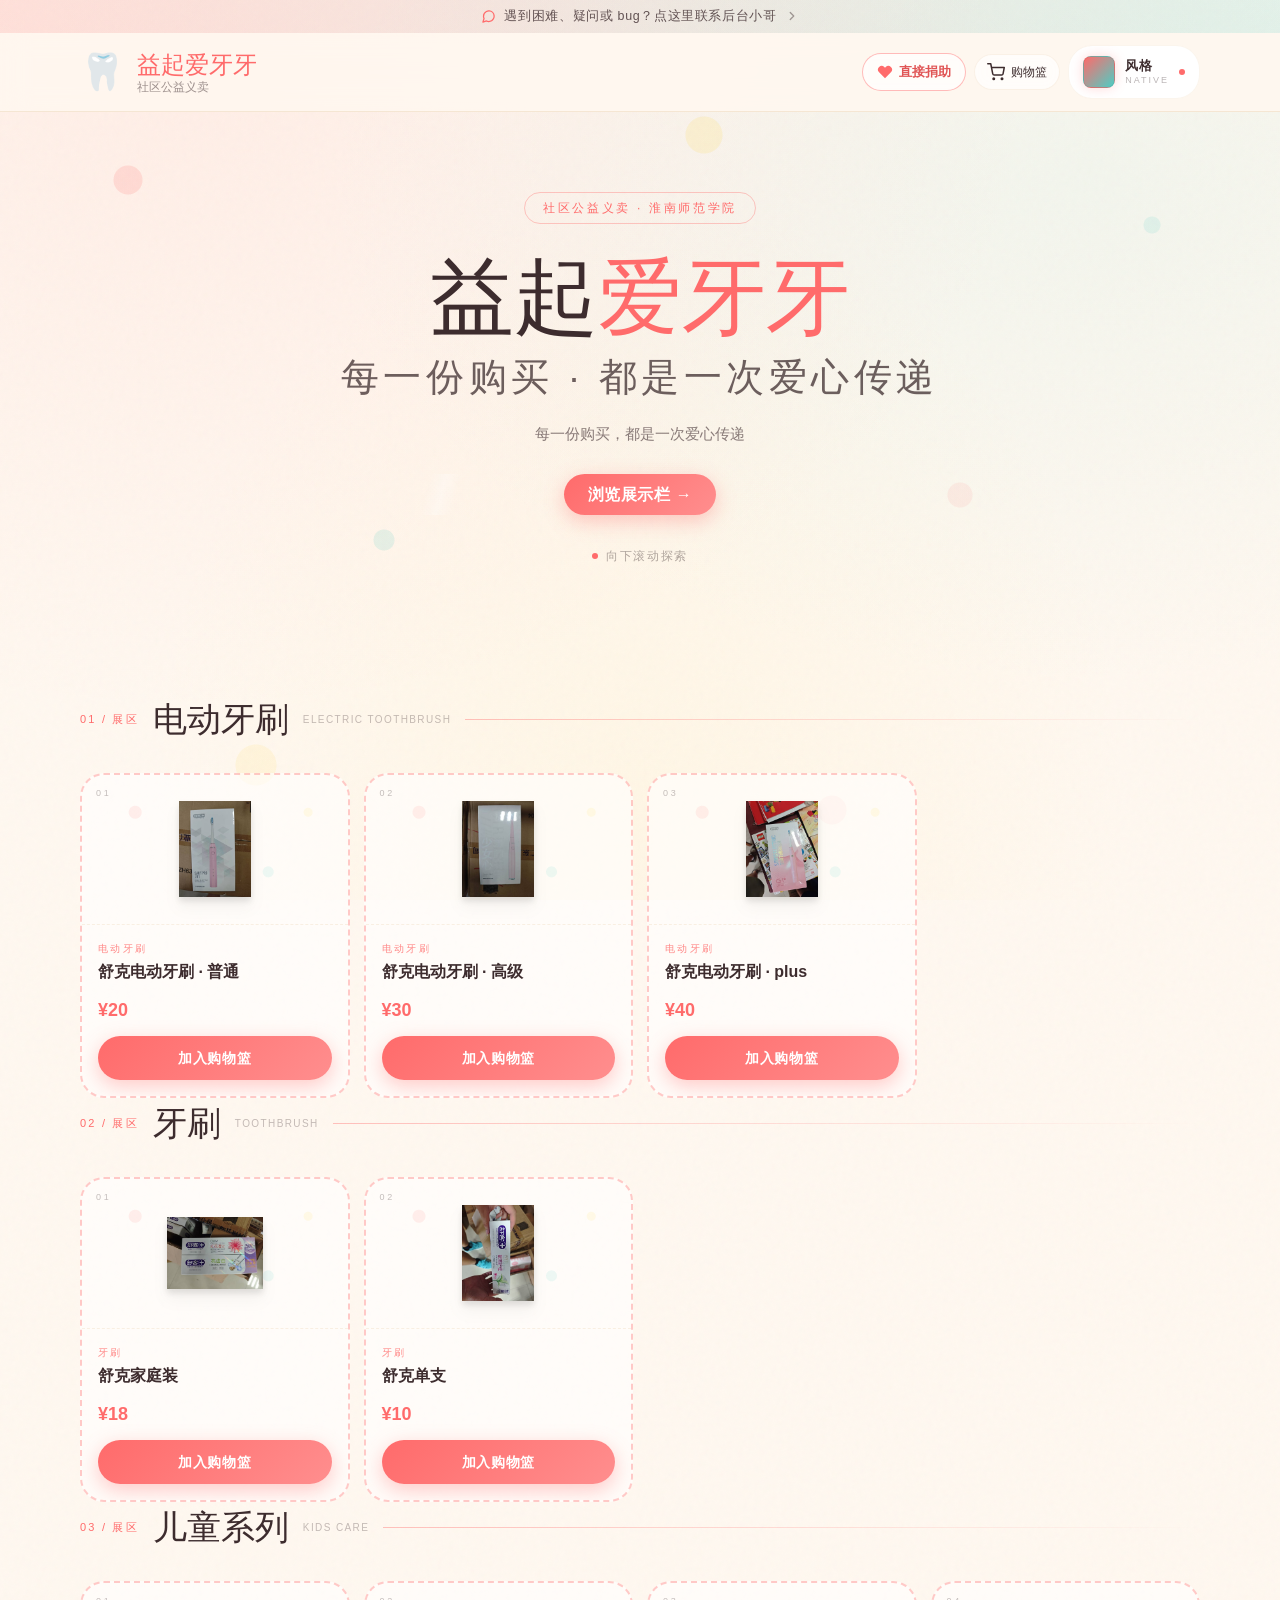
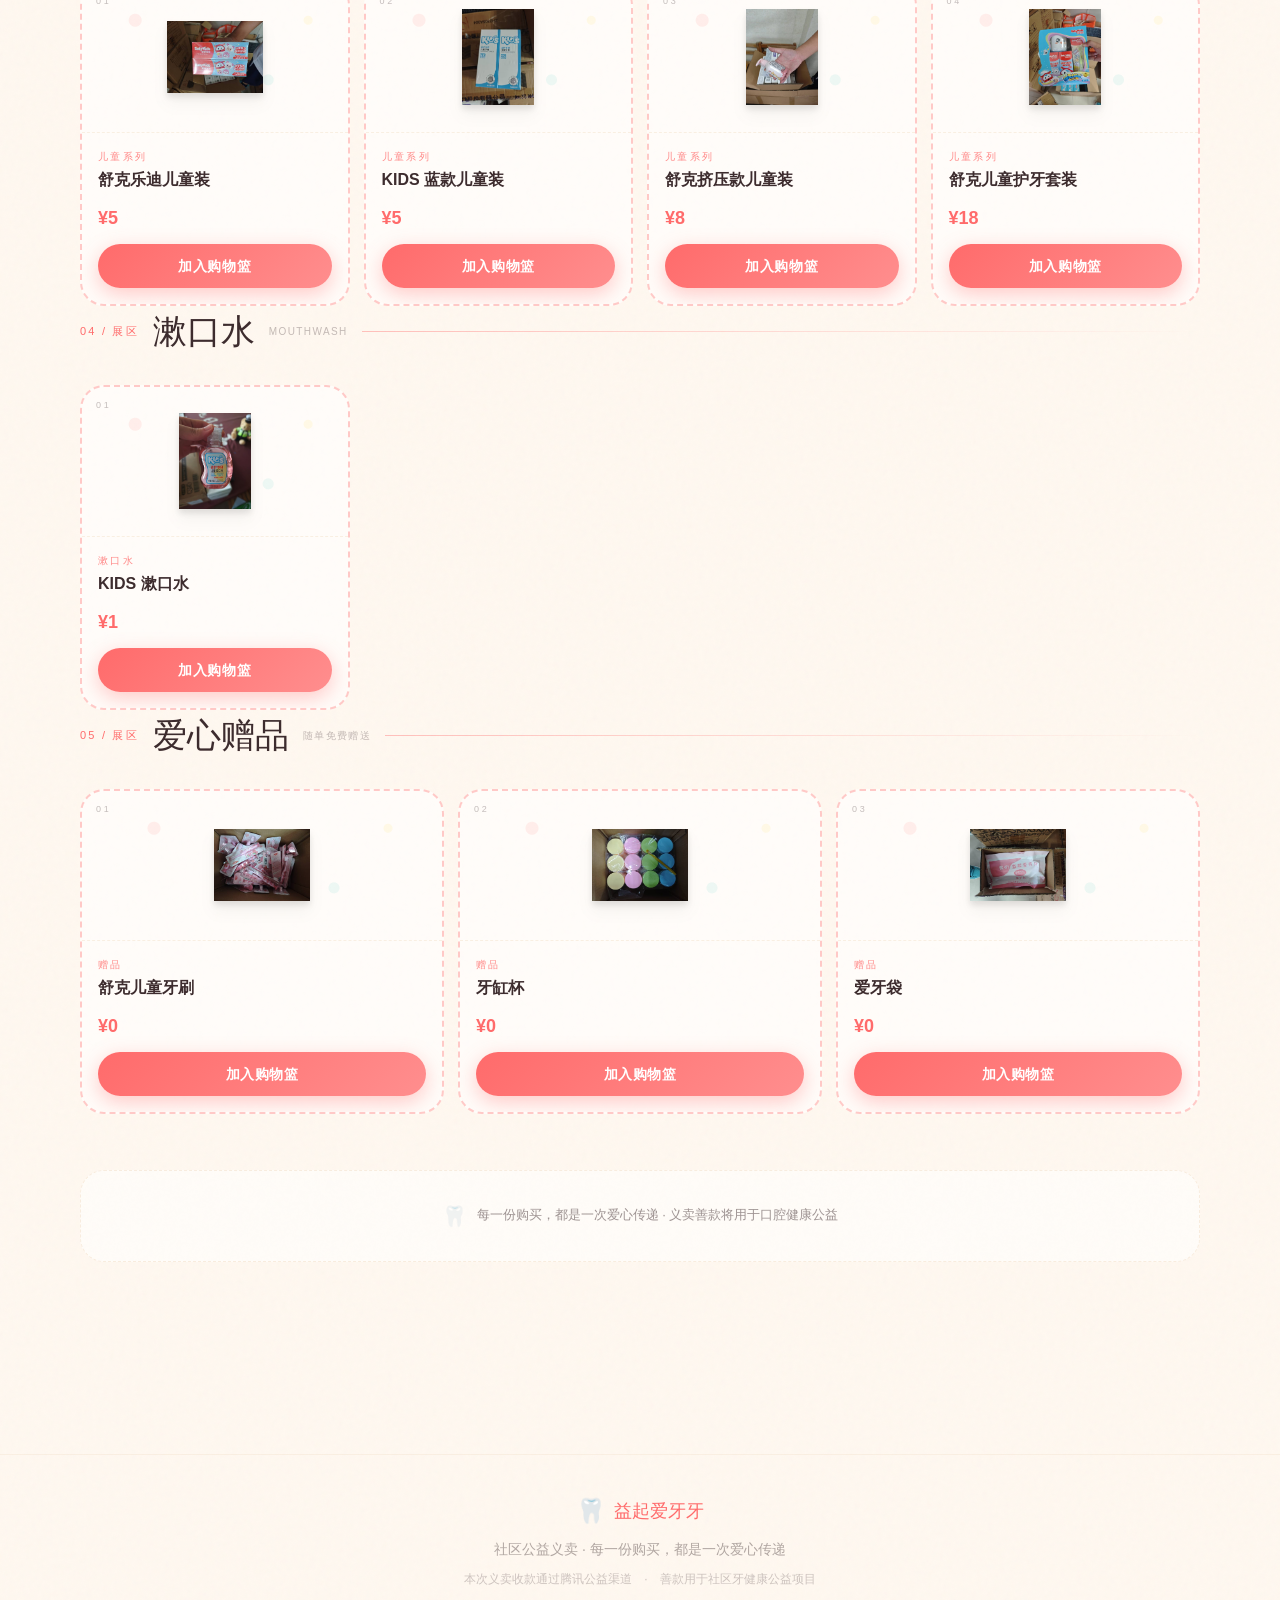
==== commit 9ac545ac: "feat: cloud admin (cloudbase storage) + shop + modals + themes" ====
--- a/index.html
+++ b/index.html
@@ -28,7 +28,7 @@
     <meta name="twitter:title" content="益起爱牙牙 · 社区义卖 🦷" />
     <meta name="twitter:description" content="每一份购买，都是一次爱心传递。义卖善款将用于口腔健康公益。" />
     <meta name="twitter:image" content="https://yqay.online/images/image1.jpg" />
-    <script type="module" crossorigin src="/assets/index-ib9tp-H9.js"></script>
+    <script type="module" crossorigin src="/assets/index-De5v5Vlk.js"></script>
     <link rel="stylesheet" crossorigin href="/assets/index-BwHPUZbC.css">
   </head>
   <body>
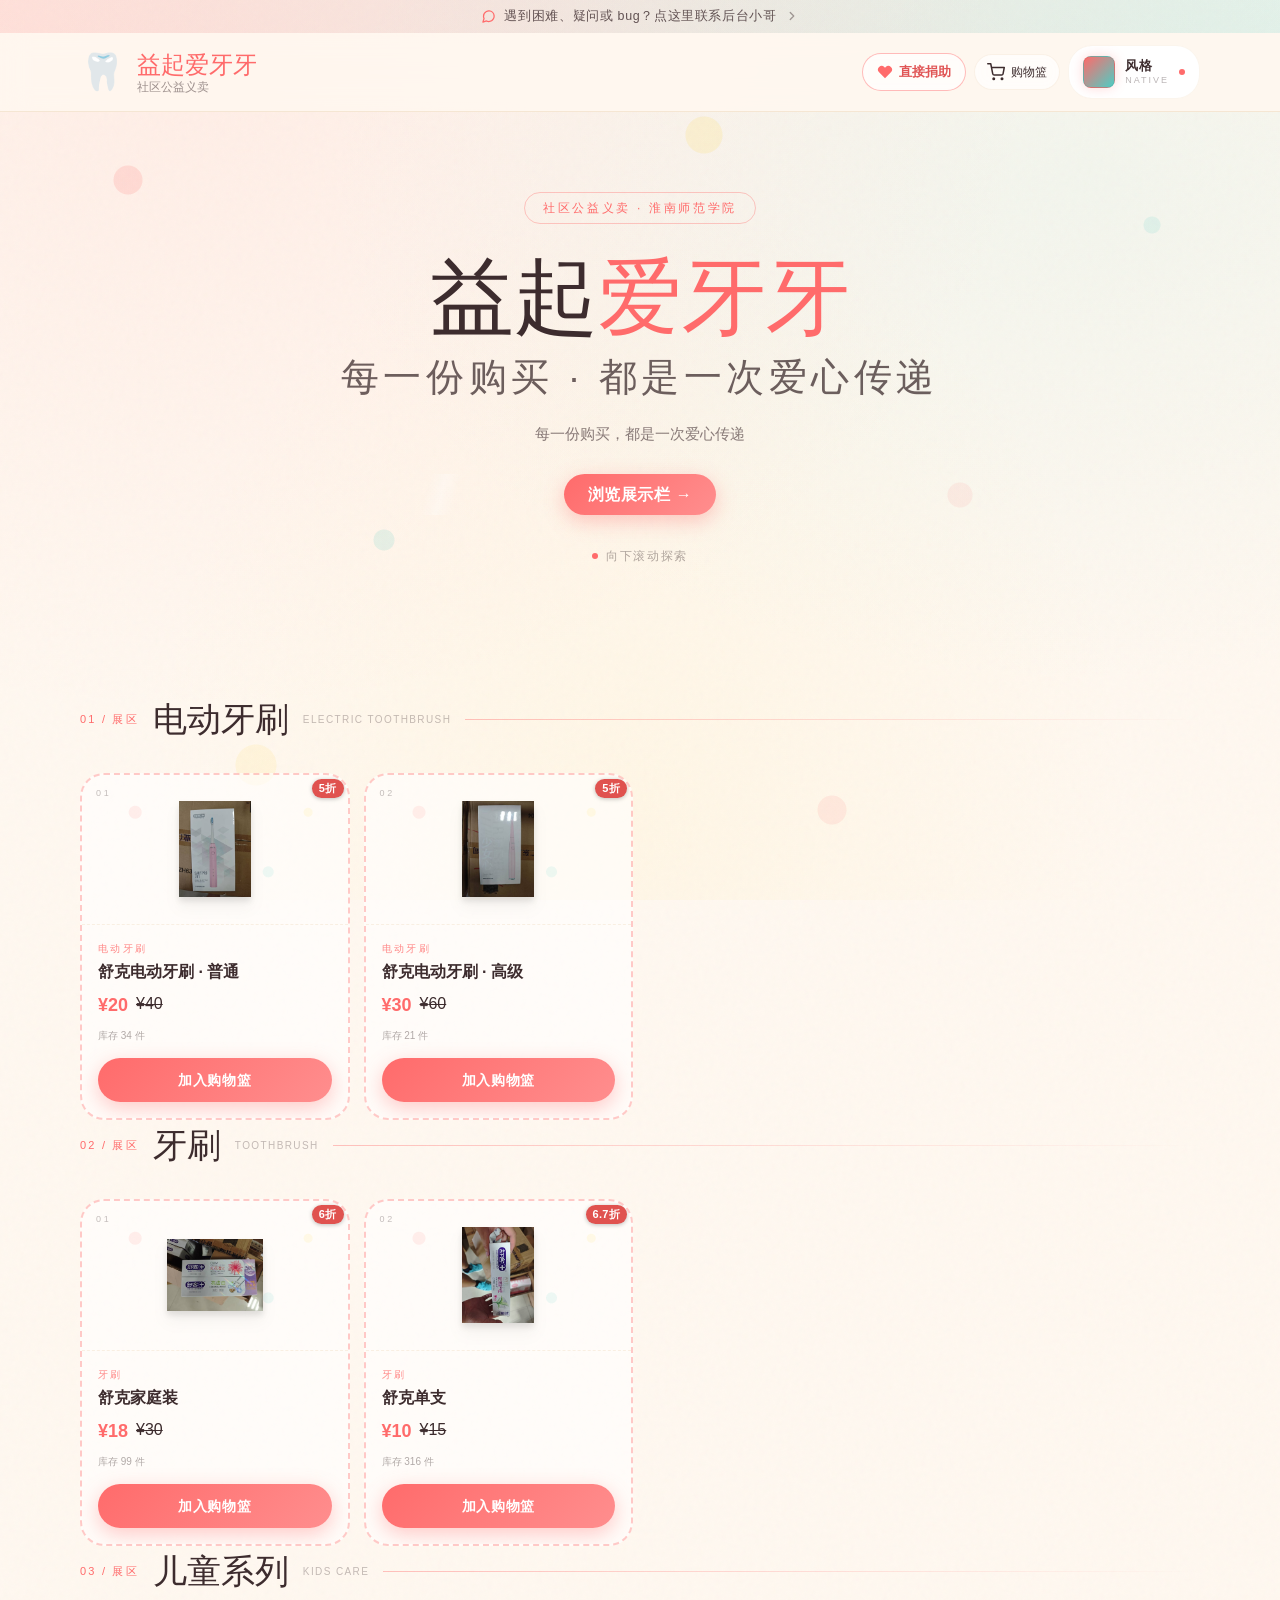
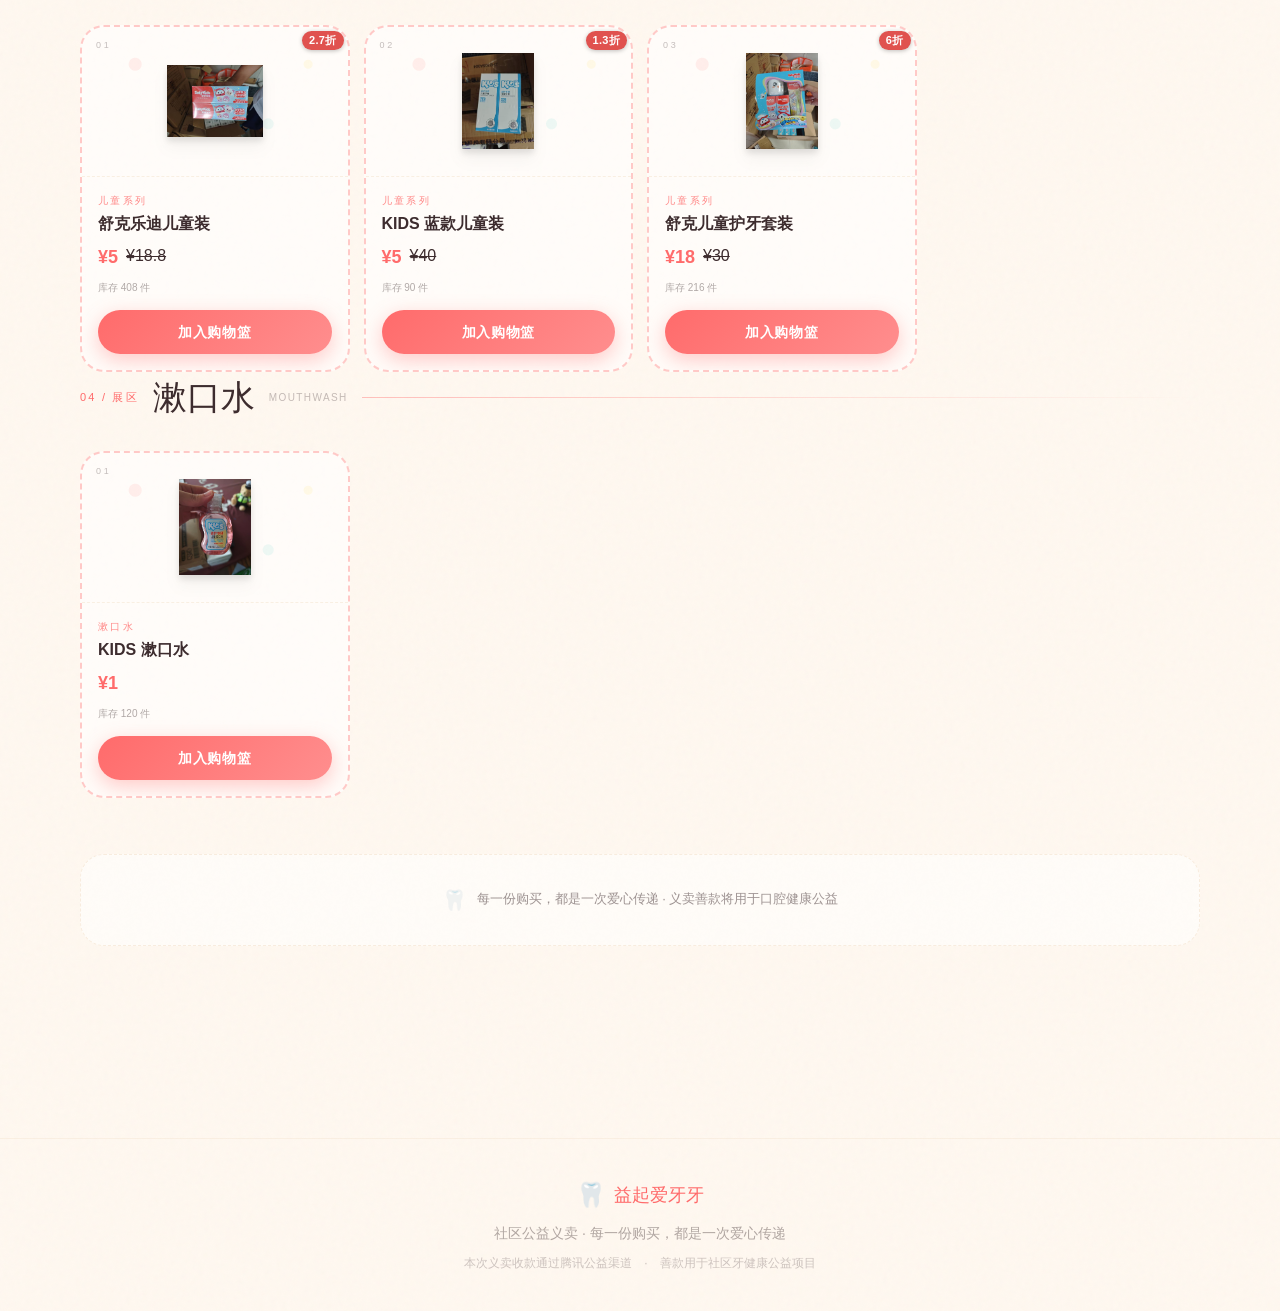
==== commit baf28add: "feat: cloud admin (cloudbase storage) + shop + modals + themes" ====
--- a/index.html
+++ b/index.html
@@ -28,7 +28,7 @@
     <meta name="twitter:title" content="益起爱牙牙 · 社区义卖 🦷" />
     <meta name="twitter:description" content="每一份购买，都是一次爱心传递。义卖善款将用于口腔健康公益。" />
     <meta name="twitter:image" content="https://yqay.online/images/image1.jpg" />
-    <script type="module" crossorigin src="/assets/index-De5v5Vlk.js"></script>
+    <script type="module" crossorigin src="/assets/index-qjm2Wvol.js"></script>
     <link rel="stylesheet" crossorigin href="/assets/index-BwHPUZbC.css">
   </head>
   <body>
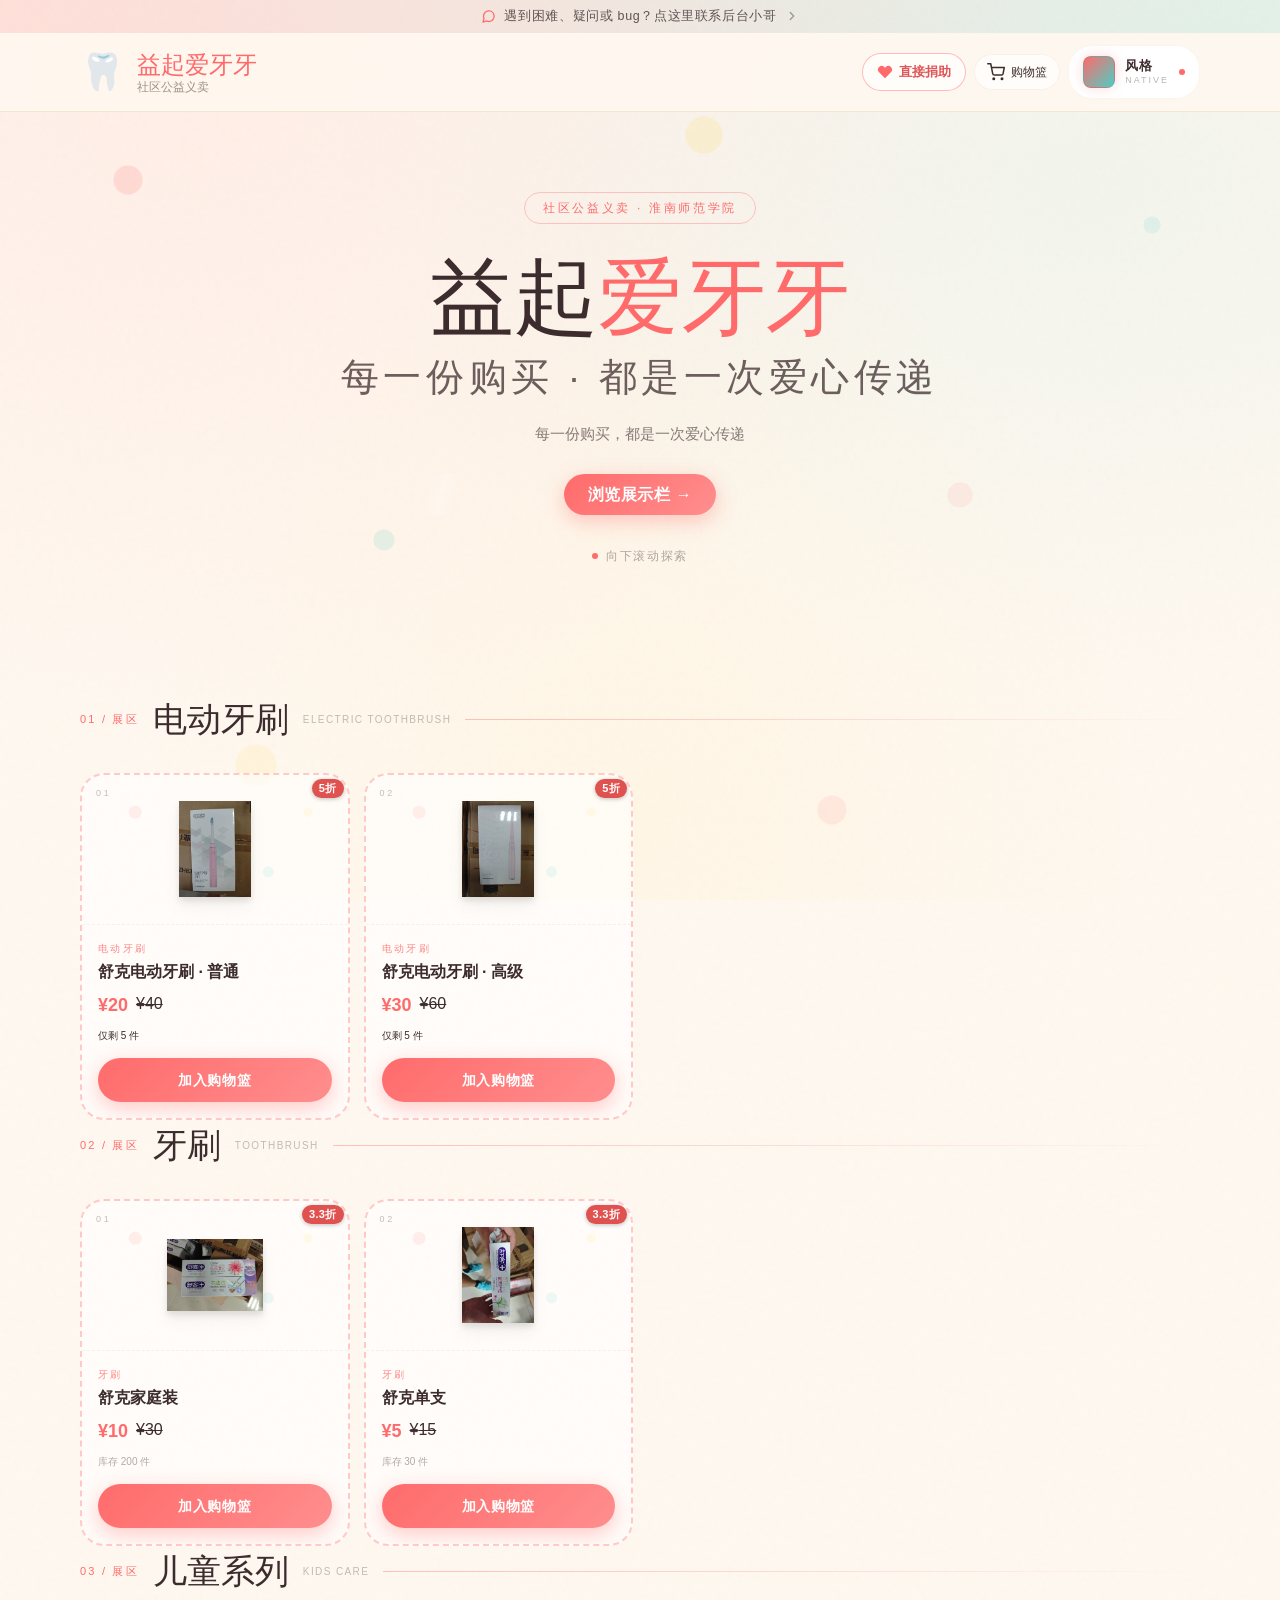
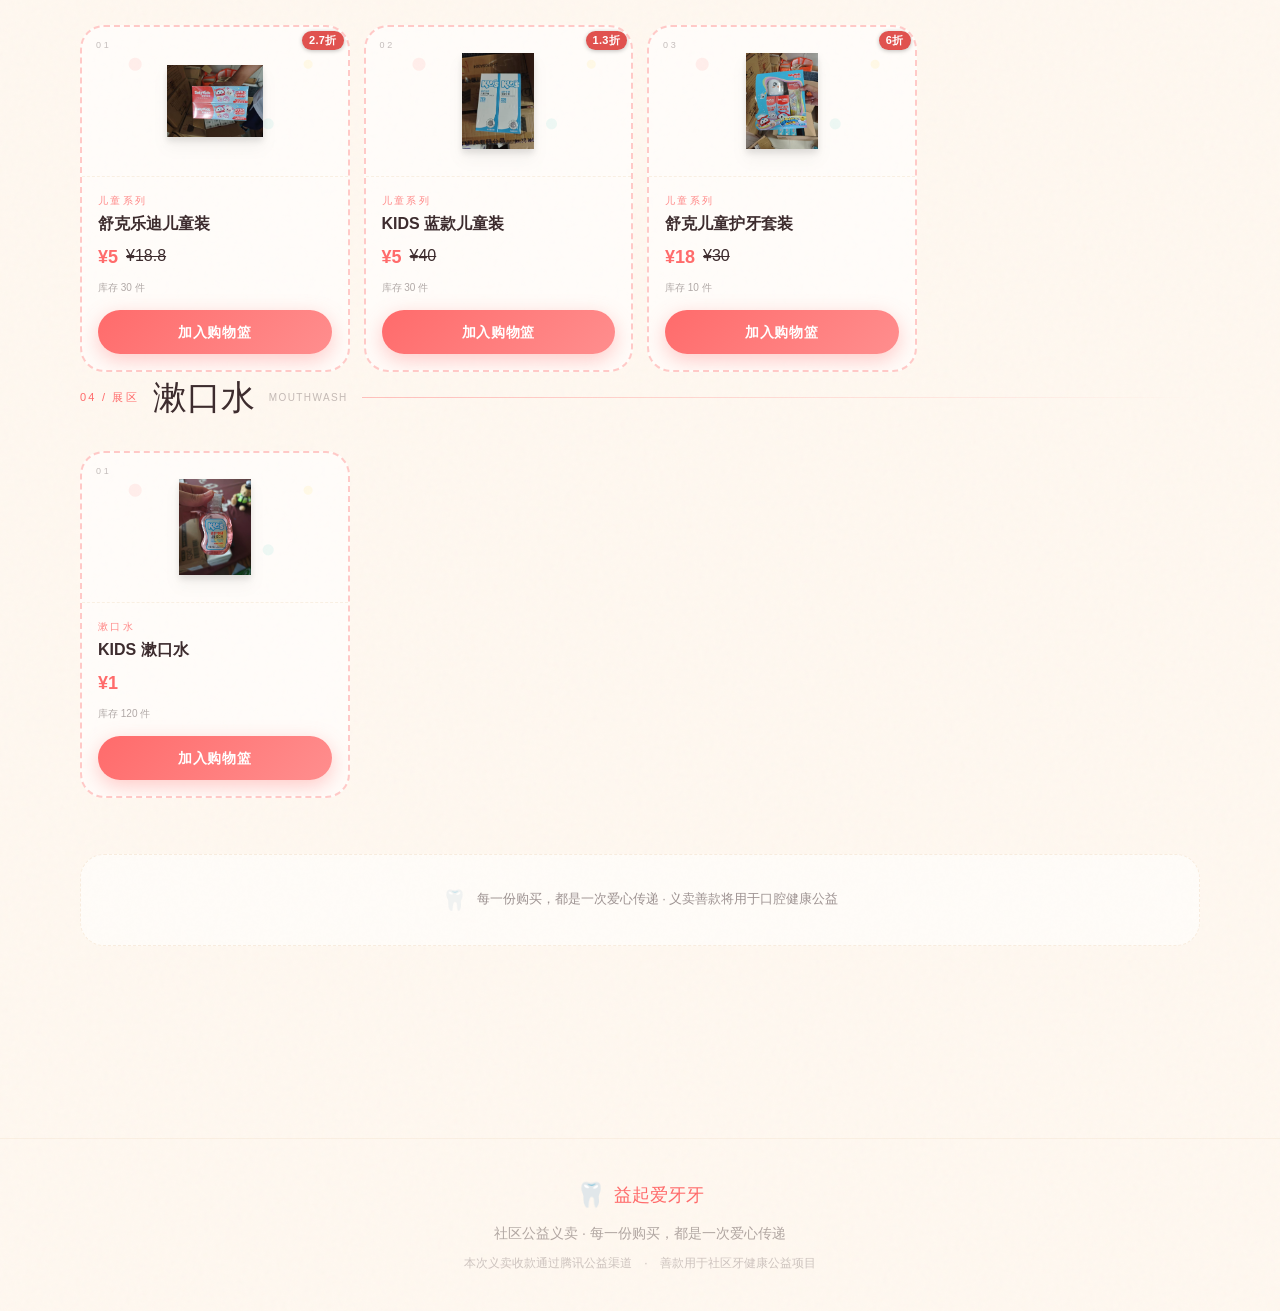
==== commit 6b65d453: "feat: cloud admin (cloudbase storage) + shop + modals + themes" ====
--- a/index.html
+++ b/index.html
@@ -28,7 +28,7 @@
     <meta name="twitter:title" content="益起爱牙牙 · 社区义卖 🦷" />
     <meta name="twitter:description" content="每一份购买，都是一次爱心传递。义卖善款将用于口腔健康公益。" />
     <meta name="twitter:image" content="https://yqay.online/images/image1.jpg" />
-    <script type="module" crossorigin src="/assets/index-qjm2Wvol.js"></script>
+    <script type="module" crossorigin src="/assets/index--giI3iSB.js"></script>
     <link rel="stylesheet" crossorigin href="/assets/index-BwHPUZbC.css">
   </head>
   <body>
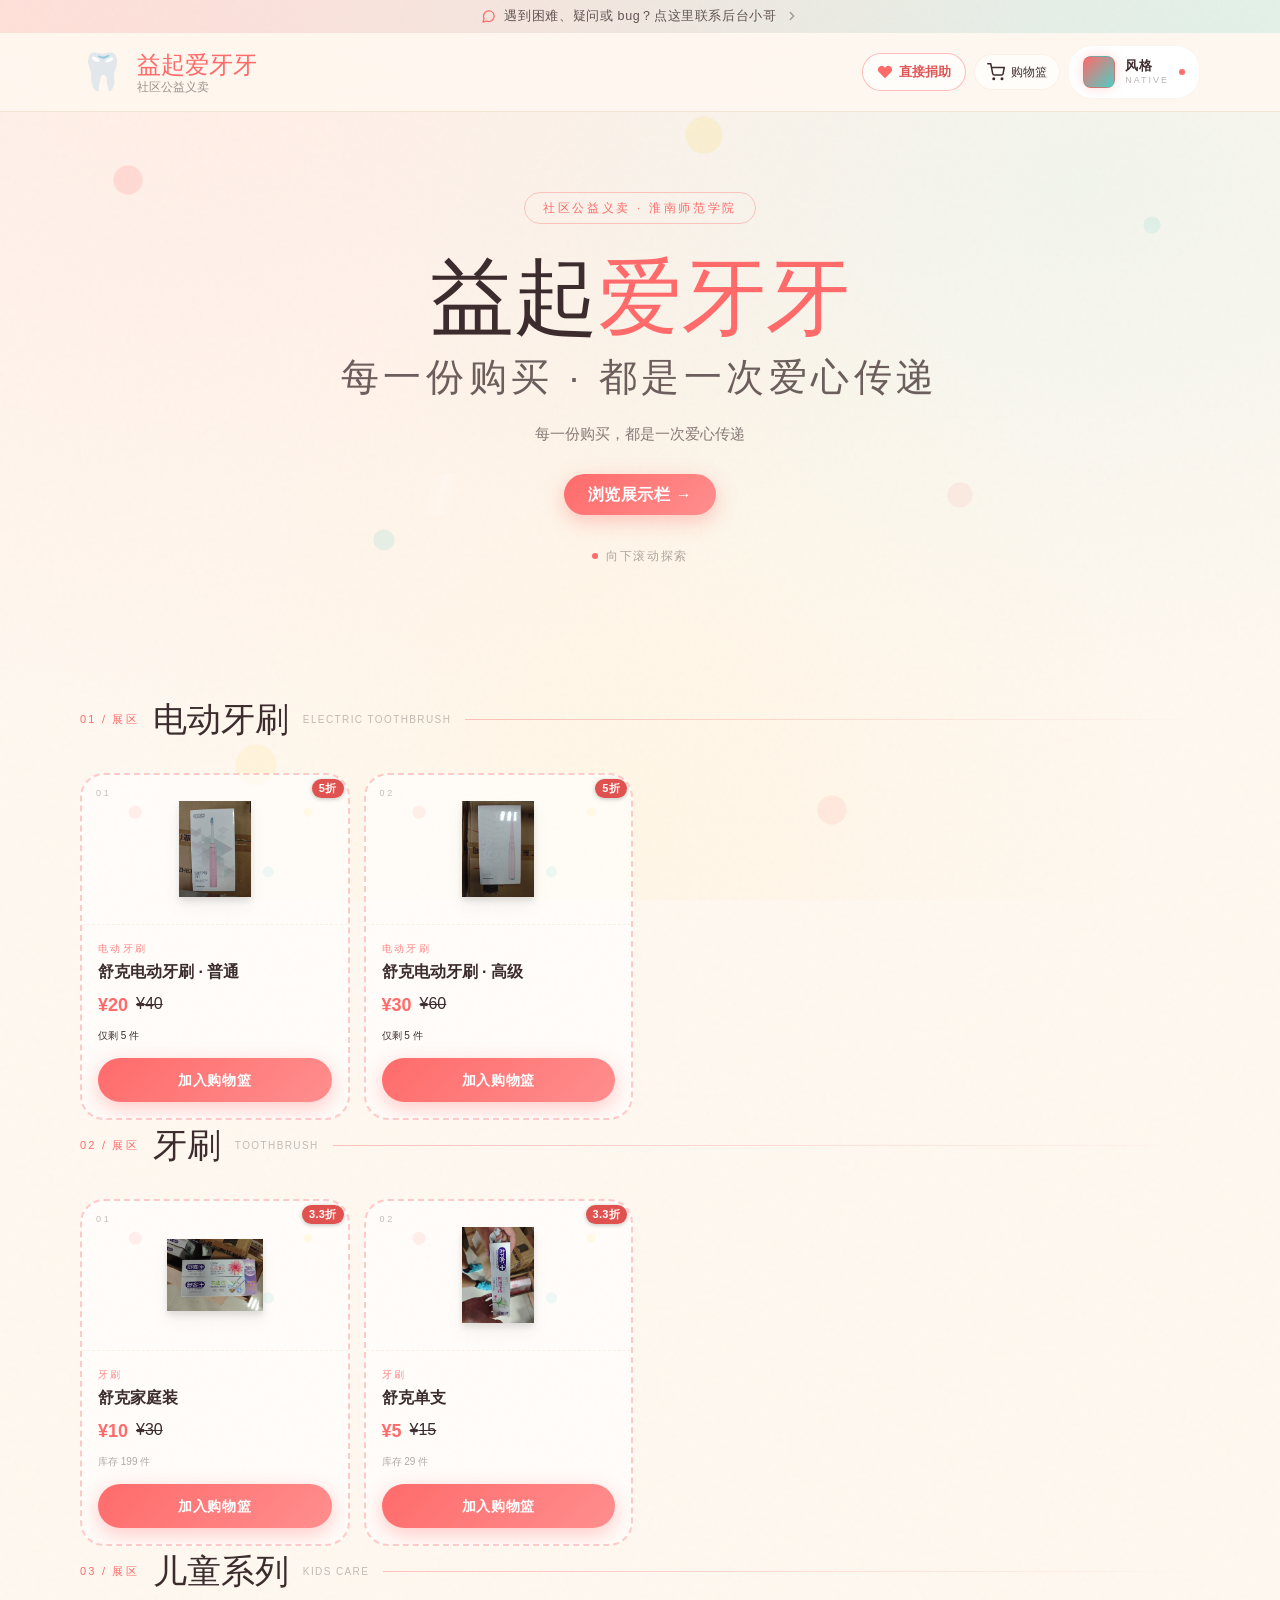
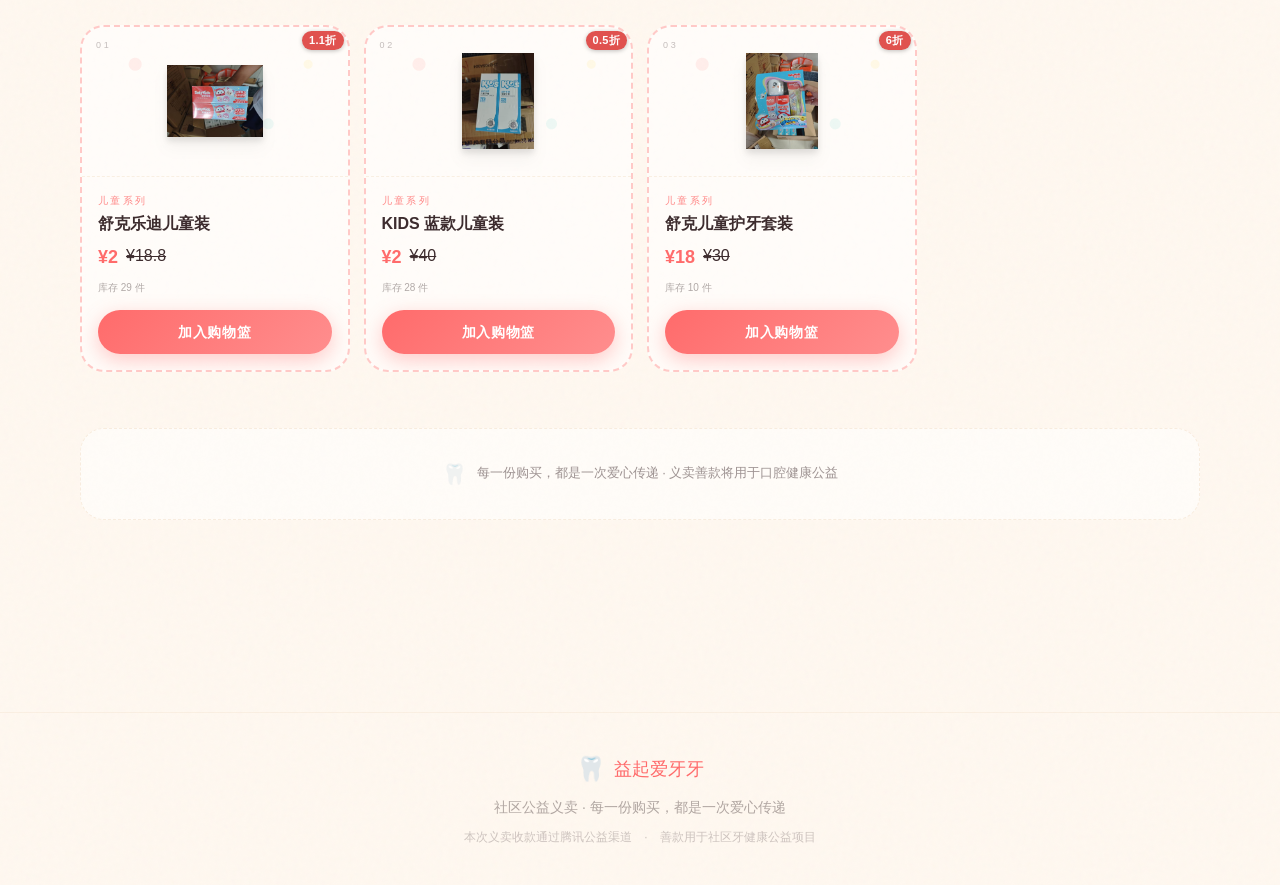
==== commit b6ab7ea6: "feat: cloud admin (cloudbase storage) + shop + modals + themes" ====
--- a/index.html
+++ b/index.html
@@ -21,14 +21,17 @@
     <meta property="og:site_name" content="益起爱牙牙" />
     <meta property="og:title" content="益起爱牙牙 · 社区义卖 🦷" />
     <meta property="og:description" content="每一份购买，都是一次爱心传递。义卖善款将用于口腔健康公益，来看看有什么好物吧！" />
-    <meta property="og:image" content="https://yqay.online/images/image1.jpg" />
+    <meta property="og:image" content="https://yqay.online/images/share-card-1200.png" />
+    <meta property="og:image:width" content="1200" />
+    <meta property="og:image:height" content="630" />
+    <meta property="og:image:alt" content="益起爱牙牙 · 社区公益义卖（扫码逛义卖 / 直接捐助）" />
     <meta property="og:url" content="https://yqay.online/" />
     <meta property="og:locale" content="zh_CN" />
     <meta name="twitter:card" content="summary_large_image" />
     <meta name="twitter:title" content="益起爱牙牙 · 社区义卖 🦷" />
     <meta name="twitter:description" content="每一份购买，都是一次爱心传递。义卖善款将用于口腔健康公益。" />
-    <meta name="twitter:image" content="https://yqay.online/images/image1.jpg" />
-    <script type="module" crossorigin src="/assets/index--giI3iSB.js"></script>
+    <meta name="twitter:image" content="https://yqay.online/images/share-card-1200.png" />
+    <script type="module" crossorigin src="/assets/index-D2PGv2CD.js"></script>
     <link rel="stylesheet" crossorigin href="/assets/index-BwHPUZbC.css">
   </head>
   <body>
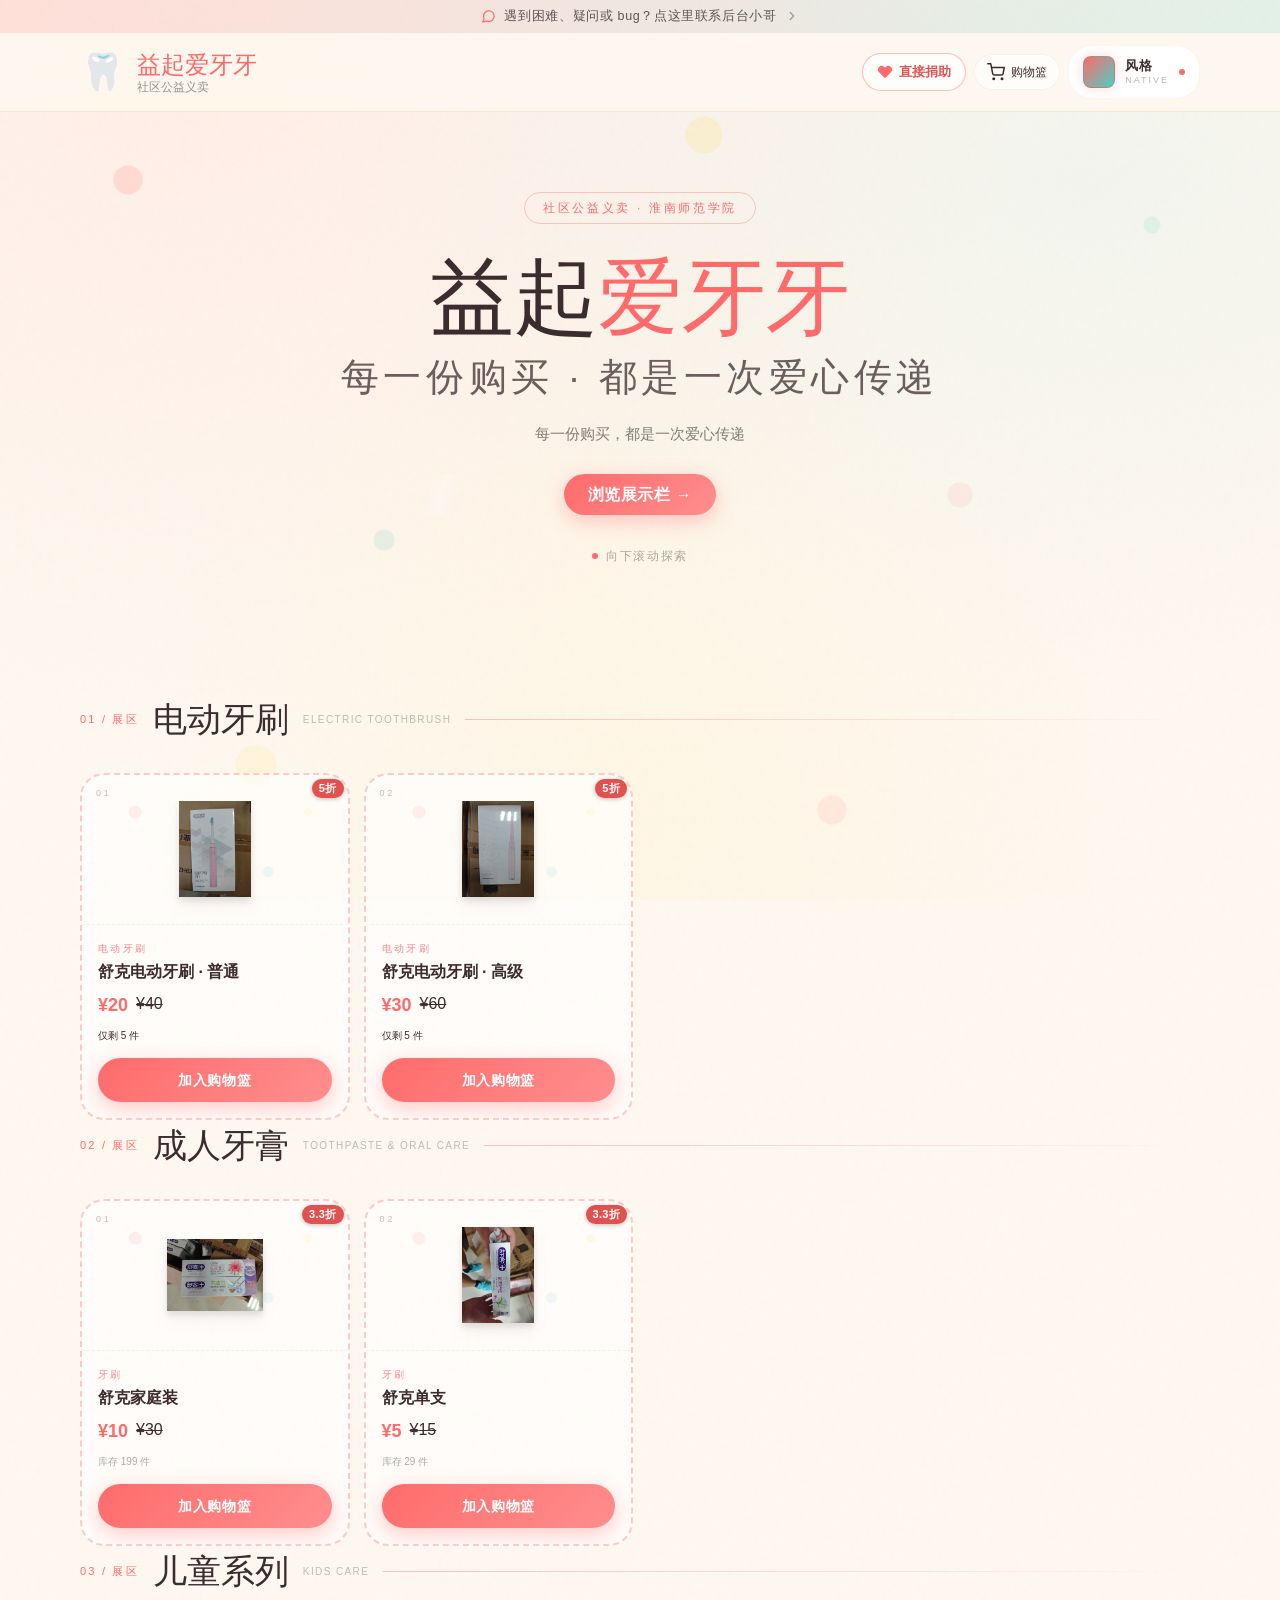
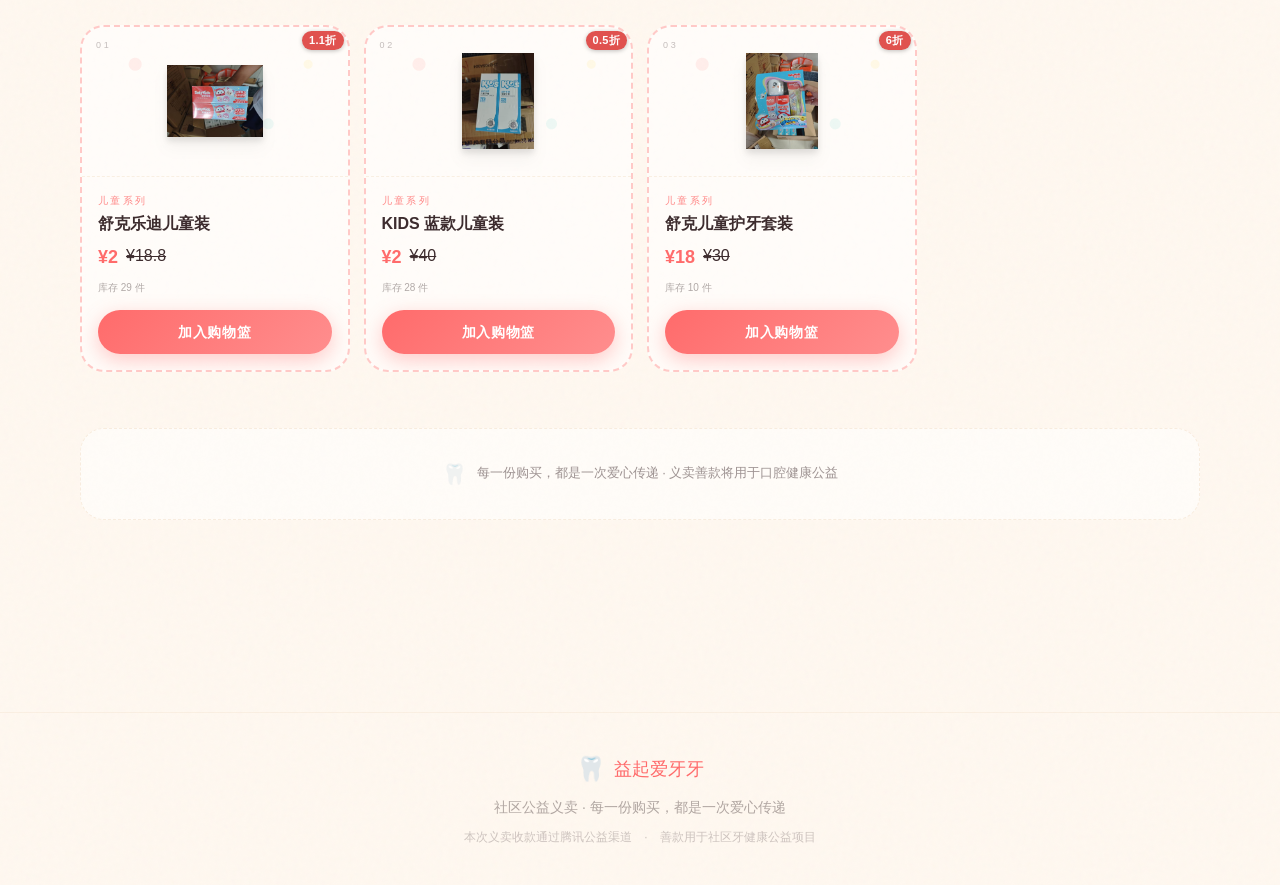
==== commit 8204b570: "feat: cloud admin (cloudbase storage) + shop + modals + themes" ====
--- a/index.html
+++ b/index.html
@@ -31,7 +31,7 @@
     <meta name="twitter:title" content="益起爱牙牙 · 社区义卖 🦷" />
     <meta name="twitter:description" content="每一份购买，都是一次爱心传递。义卖善款将用于口腔健康公益。" />
     <meta name="twitter:image" content="https://yqay.online/images/share-card-1200.png" />
-    <script type="module" crossorigin src="/assets/index-D2PGv2CD.js"></script>
+    <script type="module" crossorigin src="/assets/index-DlSEfMqK.js"></script>
     <link rel="stylesheet" crossorigin href="/assets/index-BwHPUZbC.css">
   </head>
   <body>
